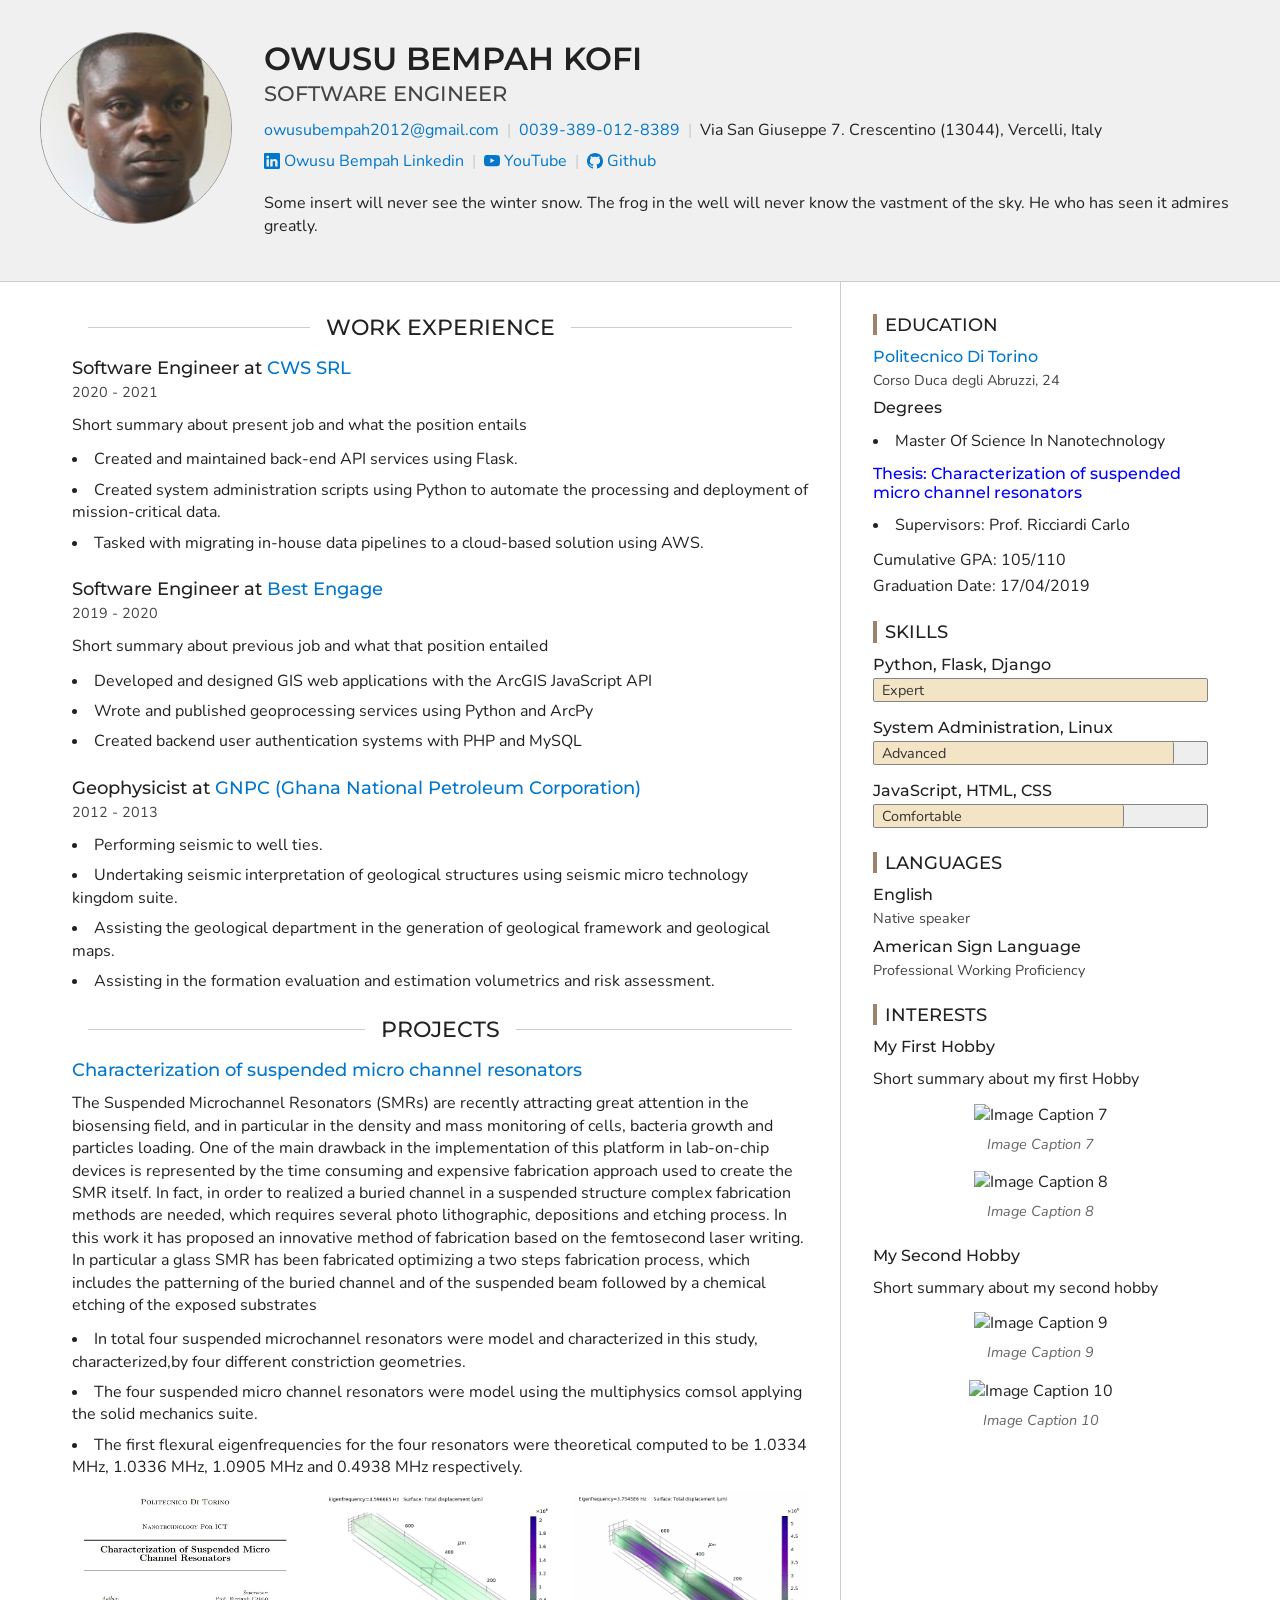
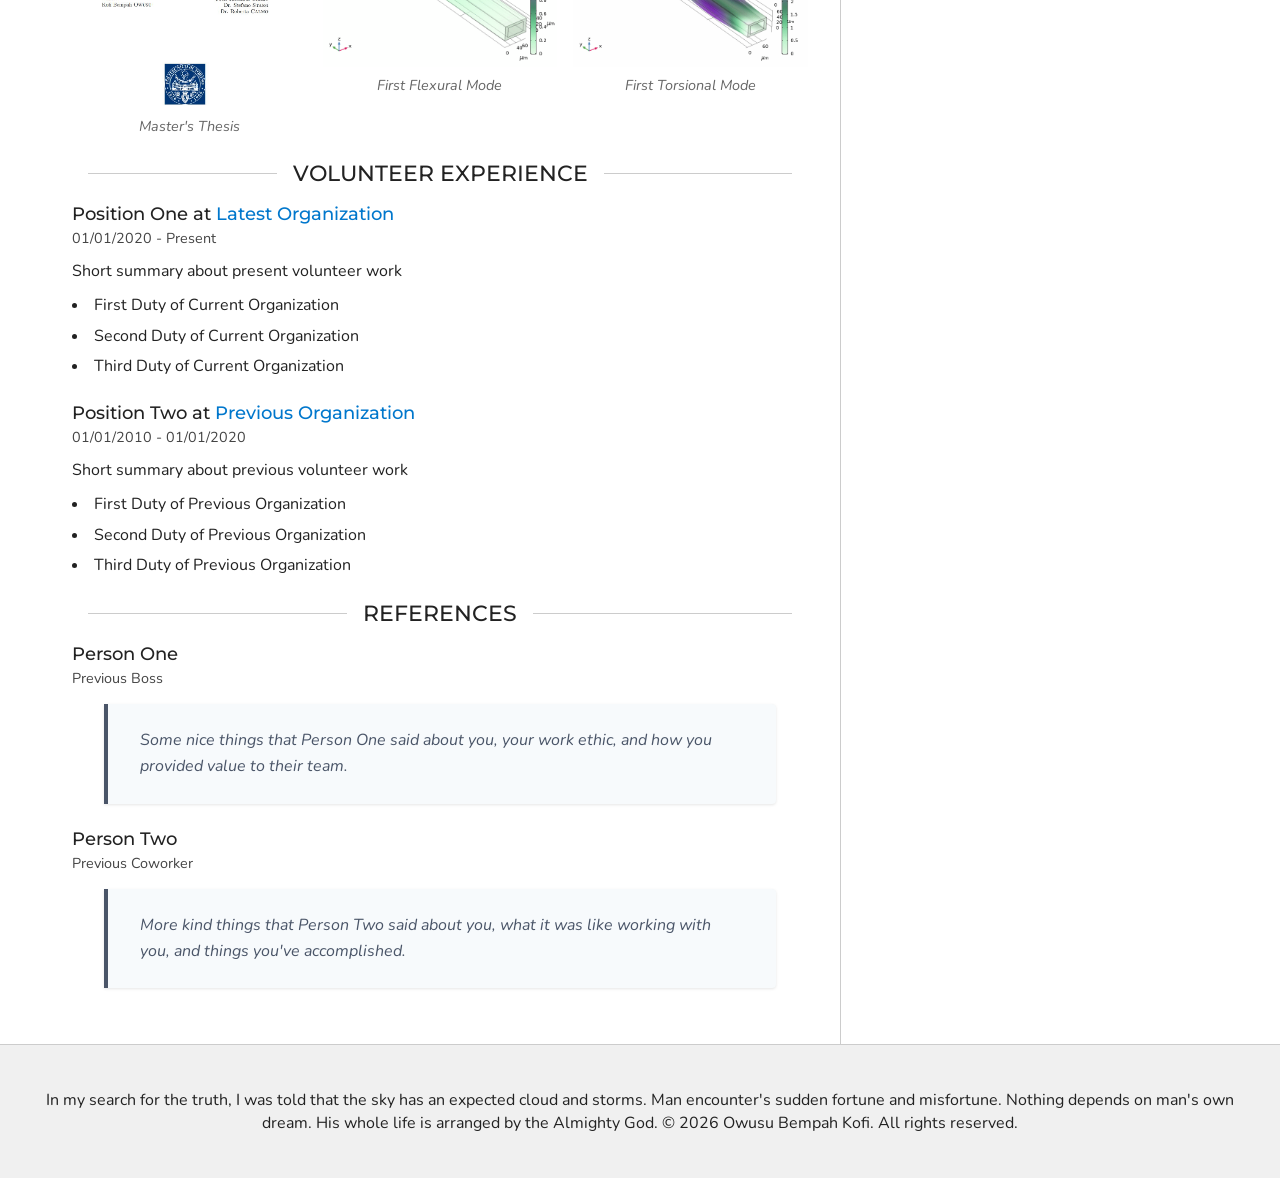
==== index.html @ f96e283c "Skil Updated" ====
<!DOCTYPE html>
<html lang="en">
  <head>
    <meta charset="utf-8">
    <meta name="viewport" content="width=device-width, initial-scale=1">

    <!-- Site Info -->
    <title>Owusu Bempah Kofi - Portfolio</title>
    <meta name="description" content="Owusu Bempah Kofi - Some insert will never see the winter snow. The frog in the well will never know the vastment of the sky. He who has seen it admires greatly.">
    <meta name="author" content="Owusu Bempah Kofi">

    <!-- Open Graph Tags: The title of the page for social media sharing. It can match the title tag or be more descriptive. -->
    <meta property="og:title" content="Owusu Bempah Kofi">

    <!-- Open Graph Tags: Typically set to "website" for static sites or "article" for content-heavy pages. -->
    <meta property="og:type" content="website">

    <!-- Open Graph Tags: The URL of the page, used to ensure link previews resolve to the correct page. -->
    <meta property="og:url" content="https://github.com/OwusuBempahKofi/index.html">

    <!-- Open Graph Tags: URL of an image that represents the page. Useful for link previews. -->
    <meta property="og:image" content="https://github.com/OwusuBempahKofi/portfolio_media/OBK.JPG">

    <!-- Open Graph Tags: Provides an alternative text for the image to improve accessibility. -->
    <meta property="og:image:alt" content="Owusu Bempah Kofi Profile Image">

    <!-- Preconnect for Google Fonts -->
    <link rel="preconnect" href="https://fonts.googleapis.com">
    <link rel="preconnect" href="https://fonts.gstatic.com" crossorigin>

    <!-- Custom Font -->
    <link href="https://fonts.googleapis.com/css2?family=Montserrat:ital,wght@0,100..900;1,100..900&family=Nunito:ital,wght@0,200..1000;1,200..1000&display=swap"
          rel="stylesheet">

    <!-- Stylesheet -->
    <link rel="stylesheet" href="css/modern_normalize.css" />
    <link rel="stylesheet" href="css/html5bp.css">
    <link rel="stylesheet" href="css/main.css">

    <!-- Set a theme color that matches your website's primary color -->
    <meta name="theme-color" content="#fafafa">

    <!-- Favicon for all browsers -->
    <link rel="icon" href="/favicon.ico" sizes="any">
    <link rel="icon" href="/icon.svg" type="image/svg+xml">

    <!-- Apple touch icon for iOS devices -->
    <link rel="apple-touch-icon" sizes="180x180" href="/icon.png">

    <!-- Web app manifest for Progressive Web Apps -->
    <link rel="manifest" href="/site.webmanifest">

    <!-- Content Security Policy: Uncomment to enhance security by restricting where content can be loaded from (useful for preventing certain attacks like XSS). Update if adding external sources (e.g., Google Fonts, Bootstrap CDN, analytics, etc). -->
    <!-- <meta http-equiv="Content-Security-Policy" content=" default-src 'self'; script-src 'self' code.jquery.com; style-src 'self' fonts.googleapis.com; font-src fonts.gstatic.com; img-src 'self' images.examplecdn.com; "> -->
  </head>

  <body>
    <header class="page-header">
      <div class="container">
        <div class="header-top flex-responsive">
          
            <img class="header-image"
                 width="256"
                 height="256"
                 src="portfolio_media/OBK.JPG"
                 alt="Owusu Bempah Kofi Profile Image" />
          
          <div class="header-info">
            <h1>Owusu Bempah Kofi</h1>
            <h2 class="header-label">Software Engineer</h2>
            
              <address>
                <ul class="inline-list flex-responsive">
                  
                    <li>
                      <a href="mailto:owusubempah2012@gmail.com">owusubempah2012@gmail.com</a>
                    </li>
                  
                  
                    <li>
                      <a href="tel:+00393890128389">0039-389-012-8389</a>
                    </li>
                  
                  <li> Via San Giuseppe 7. Crescentino (13044), Vercelli, Italy</li>
                </ul>
              </address>
            
            
              <ul class="inline-list flex-responsive">
                
                  <li>
                    <a href="https://www.linkedin.com/in/kofi-owusu-bempah-0557b257/?isSelfProfile=true"
                       rel="noopener noreferrer"
                       aria-label="Owusu Bempah Linkedin"
                       class="link-with-icon">
                      <svg aria-hidden="true"
     xmlns="http://www.w3.org/2000/svg"
     role="img"
     width="16"
     height="16"
     fill="currentColor"
     class="bi bi-linkedin"
     viewBox="0 0 16 16">
  <path d="M0 1.146C0 .513.526 0 1.175 0h13.65C15.474 0 16 .513 16 1.146v13.708c0 .633-.526 1.146-1.175 1.146H1.175C.526 16 0 15.487 0 14.854zm4.943 12.248V6.169H2.542v7.225zm-1.2-8.212c.837 0 1.358-.554 1.358-1.248-.015-.709-.52-1.248-1.342-1.248S2.4 3.226 2.4 3.934c0 .694.521 1.248 1.327 1.248zm4.908 8.212V9.359c0-.216.016-.432.08-.586.173-.431.568-.878 1.232-.878.869 0 1.216.662 1.216 1.634v3.865h2.401V9.25c0-2.22-1.184-3.252-2.764-3.252-1.274 0-1.845.7-2.165 1.193v.025h-.016l.016-.025V6.169h-2.4c.03.678 0 7.225 0 7.225z" />
</svg>

                      Owusu Bempah Linkedin
                    </a>
                  </li>
                
                  <li>
                    <a href="https://www.youtube.com/@bempahowusukofi"
                       rel="noopener noreferrer"
                       aria-label="YouTube"
                       class="link-with-icon">
                      <svg aria-hidden="true"
     xmlns="http://www.w3.org/2000/svg"
     role="img"
     width="16"
     height="16"
     fill="currentColor"
     class="bi bi-youtube"
     viewBox="0 0 16 16">
  <path d="M8.051 1.999h.089c.822.003 4.987.033 6.11.335a2.01 2.01 0 0 1 1.415 1.42c.101.38.172.883.22 1.402l.01.104.022.26.008.104c.065.914.073 1.77.074 1.957v.075c-.001.194-.01 1.108-.082 2.06l-.008.105-.009.104c-.05.572-.124 1.14-.235 1.558a2.01 2.01 0 0 1-1.415 1.42c-1.16.312-5.569.334-6.18.335h-.142c-.309 0-1.587-.006-2.927-.052l-.17-.006-.087-.004-.171-.007-.171-.007c-1.11-.049-2.167-.128-2.654-.26a2.01 2.01 0 0 1-1.415-1.419c-.111-.417-.185-.986-.235-1.558L.09 9.82l-.008-.104A31 31 0 0 1 0 7.68v-.123c.002-.215.01-.958.064-1.778l.007-.103.003-.052.008-.104.022-.26.01-.104c.048-.519.119-1.023.22-1.402a2.01 2.01 0 0 1 1.415-1.42c.487-.13 1.544-.21 2.654-.26l.17-.007.172-.006.086-.003.171-.007A100 100 0 0 1 7.858 2zM6.4 5.209v4.818l4.157-2.408z" />
</svg>

                      YouTube
                    </a>
                  </li>
                
                  <li>
                    <a href="https://github.com/OwusuBempahKofi"
                       rel="noopener noreferrer"
                       aria-label="Github"
                       class="link-with-icon">
                      <svg aria-hidden="true"
     xmlns="http://www.w3.org/2000/svg"
     role="img"
     width="16"
     height="16"
     fill="currentColor"
     class="bi bi-github"
     viewBox="0 0 16 16">
  <path d="M8 0C3.58 0 0 3.58 0 8c0 3.54 2.29 6.53 5.47 7.59.4.07.55-.17.55-.38 0-.19-.01-.82-.01-1.49-2.01.37-2.53-.49-2.69-.94-.09-.23-.48-.94-.82-1.13-.28-.15-.68-.52-.01-.53.63-.01 1.08.58 1.23.82.72 1.21 1.87.87 2.33.66.07-.52.28-.87.51-1.07-1.78-.2-3.64-.89-3.64-3.95 0-.87.31-1.59.82-2.15-.08-.2-.36-1.02.08-2.12 0 0 .67-.21 2.2.82.64-.18 1.32-.27 2-.27s1.36.09 2 .27c1.53-1.04 2.2-.82 2.2-.82.44 1.1.16 1.92.08 2.12.51.56.82 1.27.82 2.15 0 3.07-1.87 3.75-3.65 3.95.29.25.54.73.54 1.48 0 1.07-.01 1.93-.01 2.2 0 .21.15.46.55.38A8.01 8.01 0 0 0 16 8c0-4.42-3.58-8-8-8" />
</svg>

                      Github
                    </a>
                  </li>
                
              </ul>
            
            <p class="header-summary">Some insert will never see the winter snow. The frog in the well will never know the vastment of the sky. He who has seen it admires greatly.</p>
          </div>
        </div>
      </div>
    </header>

    <div class="page-content">
      <div class="container">
        <main>
          
            <section>
              <h2 class="section-heading">Work Experience</h2>
              
                <section>
                  <h3>
                    
                      Software Engineer at <a href="https://www.cws.it/system-integrator-technology-consultant/">CWS SRL</a>
                    
                  </h3>
                  
                    <p class="section-label">2020 - 2021</p>
                  
                  <p>Short summary about present job and what the position entails</p>
                  
                    <ul>
                      <li>Created and maintained back-end API services using Flask.</li><li>Created system administration scripts using Python to automate the processing and deployment of mission-critical data.</li><li>Tasked with migrating in-house data pipelines to a cloud-based solution using AWS.</li>
                    </ul>
                  
                </section>
              
                <section>
                  <h3>
                    
                      Software Engineer at <a href="https://bestengage.it/">Best Engage</a>
                    
                  </h3>
                  
                    <p class="section-label">2019 - 2020</p>
                  
                  <p>Short summary about previous job and what that position entailed</p>
                  
                    <ul>
                      <li>Developed and designed GIS web applications with the ArcGIS JavaScript API</li><li>Wrote and published geoprocessing services using Python and ArcPy</li><li>Created backend user authentication systems with PHP and MySQL</li>
                    </ul>
                  
                </section>
              
                <section>
                  <h3>
                    
                      Geophysicist at <a href="https://www.gnpcghana.com/">GNPC (Ghana National Petroleum Corporation)</a>
                    
                  </h3>
                  
                    <p class="section-label">2012 - 2013</p>
                  
                  
                  
                    <ul>
                      <li>Performing seismic to well ties.</li><li>Undertaking seismic interpretation of geological structures using seismic micro technology kingdom suite.</li><li>Assisting the geological department in the generation of geological framework and geological maps.</li><li>Assisting in the formation evaluation and estimation volumetrics and risk assessment.</li>
                    </ul>
                  
                </section>
              
            </section>
          

          
            <section>
              <h2 class="section-heading">Projects</h2>
              
                <section>
                  <h3>
                    
                      <a href="https://webthesis.biblio.polito.it/10975/1/tesi.pdf">Characterization of suspended micro channel resonators</a>
                    
                  </h3>
                  <p>The Suspended Microchannel Resonators (SMRs) are recently attracting great attention in the
biosensing field, and in particular in the density and mass monitoring of cells, bacteria growth and
particles loading. One of the main drawback in the implementation of this platform in lab-on-chip
devices is represented by the time consuming and expensive fabrication approach used to create the
SMR itself. In fact, in order to realized a buried channel in a suspended structure complex fabrication
methods are needed, which requires several photo lithographic, depositions and etching process. In this
work it has proposed an innovative method of fabrication based on the femtosecond laser writing. In
particular a glass SMR has been fabricated optimizing a two steps fabrication process, which includes
the patterning of the buried channel and of the suspended beam followed by a chemical etching of the
exposed substrates </p>
                  
                    <ul>
                      <li>In total four suspended microchannel resonators were model and characterized in this study, characterized,by four different constriction geometries.</li><li>The four suspended micro channel resonators were model using the multiphysics comsol applying the solid mechanics suite.</li><li>The first flexural eigenfrequencies for the four resonators were theoretical computed to be 1.0334 MHz, 1.0336 MHz, 1.0905 MHz and 0.4938 MHz respectively.</li>
                    </ul>
                  
                  
                    <div class="gallery main-gallery">
                      
                        <figure>
                          <img width="600"
                               height="338"
                               src="portfolio_media/SMR.JPG"
                               alt="Master&#39;s Thesis">
                          <figcaption>Master&#39;s Thesis</figcaption>
                        </figure>
                      
                        <figure>
                          <img width="600"
                               height="338"
                               src="portfolio_media/YT4.gif"
                               alt="First Flexural Mode">
                          <figcaption>First Flexural Mode</figcaption>
                        </figure>
                      
                        <figure>
                          <img width="600"
                               height="338"
                               src="portfolio_media/YT5.gif"
                               alt="First Torsional Mode">
                          <figcaption>First Torsional Mode</figcaption>
                        </figure>
                      
                    </div>
                  
                </section>
              
            </section>
          

          
            <section>
              <h2 class="section-heading">Volunteer Experience</h2>
              
                <section>
                  <h3>
                    
                      Position One at <a href="https://sample.com">Latest Organization</a>
                    
                  </h3>
                  
                    <p class="section-label">01/01/2020 - Present</p>
                  
                  <p>Short summary about present volunteer work</p>
                  
                    <ul>
                      <li>First Duty of Current Organization</li><li>Second Duty of Current Organization</li><li>Third Duty of Current Organization</li>
                    </ul>
                  
                </section>
              
                <section>
                  <h3>
                    
                      Position Two at <a href="https://sample.com">Previous Organization</a>
                    
                  </h3>
                  
                    <p class="section-label">01/01/2010 - 01/01/2020</p>
                  
                  <p>Short summary about previous volunteer work</p>
                  
                    <ul>
                      <li>First Duty of Previous Organization</li><li>Second Duty of Previous Organization</li><li>Third Duty of Previous Organization</li>
                    </ul>
                  
                </section>
              
            </section>
          

          
            <section>
              <h2 class="section-heading">References</h2>
              
                <section>
                  <h3>Person One</h3>
                  <p class="section-label">Previous Boss</p>
                  
                    <blockquote>
                      Some nice things that Person One said about you, your work ethic, and how you provided value to their team.
                    </blockquote>
                  
                </section>
              
                <section>
                  <h3>Person Two</h3>
                  <p class="section-label">Previous Coworker</p>
                  
                    <blockquote>
                      More kind things that Person Two said about you, what it was like working with you, and things you&#39;ve accomplished.
                    </blockquote>
                  
                </section>
              
            </section>
          
        </main>

        <!-- Sidebar Section -->
        <aside>
          
            <section>
              <h2 class="section-heading">Education</h2>
              
                <section>
                  <h3>
                    
                      <a href="https://www.polito.it/">Politecnico Di  Torino</a>
                    
                  </h3>
                  <p class="section-label">Corso Duca degli Abruzzi, 24 </p>
                  
                    <h4>Degrees</h4>
                    <ul>
                      <li>Master Of Science In Nanotechnology</li>
                    </ul>
                  
                  
                    <h4 style="color:blue;">Thesis: Characterization of suspended micro channel resonators</h4>
                    <ul>
                      <li>Supervisors: Prof. Ricciardi Carlo</li>
                    </ul>
                  
                  
                    <p>
                      
                      <span class="block">Cumulative GPA: 105/110</span>
                      <span class="block">Graduation Date: 17/04/2019</span>
                    </p>
                  
                </section>
              
            </section>
          

          
            <section>
              <h2 class="section-heading">Skills</h2>
              <ul class="unstyled-list">
                
                  <li>
                    <h3>Python, Flask, Django</h3>
                    <div class="skill-bar">
                      <div class="skill-bar-fill w-100"
                           role="meter"
                           aria-valuenow="100"
                           aria-valuemin="0"
                           aria-valuemax="100">
                        <span class="skill-bar-label">Expert</span>
                      </div>
                    </div>
                  </li>
                
                  <li>
                    <h3>System Administration, Linux</h3>
                    <div class="skill-bar">
                      <div class="skill-bar-fill w-90"
                           role="meter"
                           aria-valuenow="90"
                           aria-valuemin="0"
                           aria-valuemax="100">
                        <span class="skill-bar-label">Advanced</span>
                      </div>
                    </div>
                  </li>
                
                  <li>
                    <h3>JavaScript, HTML, CSS</h3>
                    <div class="skill-bar">
                      <div class="skill-bar-fill w-75"
                           role="meter"
                           aria-valuenow="75"
                           aria-valuemin="0"
                           aria-valuemax="100">
                        <span class="skill-bar-label">Comfortable</span>
                      </div>
                    </div>
                  </li>
                
              </ul>
            </section>
          

          
            <section>
              <h2 class="section-heading">Languages</h2>
              <ul class="unstyled-list">
                
                  <li>
                    <h3>English</h3>
                    <p class="section-label">Native speaker</p>
                  </li>
                
                  <li>
                    <h3>American Sign Language</h3>
                    <p class="section-label">Professional Working Proficiency</p>
                  </li>
                
              </ul>
            </section>
          

          
            <section>
              <h2 class="section-heading">Interests</h2>
              
                <section>
                  <h3>My First Hobby</h3>
                  <p>Short summary about my first Hobby</p>
                  
                    <div class="gallery side-gallery">
                      
                        <figure>
                          <img width="600"
                               height="338"
                               src="https://picsum.photos/600/338?random=7"
                               alt="Image Caption 7">
                          <figcaption>Image Caption 7</figcaption>
                        </figure>
                      
                        <figure>
                          <img width="600"
                               height="338"
                               src="https://picsum.photos/600/338?random=8"
                               alt="Image Caption 8">
                          <figcaption>Image Caption 8</figcaption>
                        </figure>
                      
                    </div>
                  
                </section>
              
                <section>
                  <h3>My Second Hobby</h3>
                  <p>Short summary about my second hobby</p>
                  
                    <div class="gallery side-gallery">
                      
                        <figure>
                          <img width="600"
                               height="338"
                               src="https://picsum.photos/600/338?random=9"
                               alt="Image Caption 9">
                          <figcaption>Image Caption 9</figcaption>
                        </figure>
                      
                        <figure>
                          <img width="600"
                               height="338"
                               src="https://picsum.photos/600/338?random=10"
                               alt="Image Caption 10">
                          <figcaption>Image Caption 10</figcaption>
                        </figure>
                      
                    </div>
                  
                </section>
              
            </section>
          
        </aside>
      </div>
    </div>

    <footer class="page-footer">
      <div class="container">
        <p>In my search for the truth, I was told that the sky has an expected cloud and storms.
          Man encounter's sudden fortune and misfortune. Nothing depends on man's own dream.
          His whole life is arranged by the Almighty God.
          © 2026 Owusu Bempah Kofi. All rights reserved.</p>
      </div>
    </footer>

    <script src="js/app.js"></script>
  </body>
</html>
---- css/html5bp.css ----
/*! HTML5 Boilerplate v9.0.1 | MIT License | https://html5boilerplate.com/ */

/* main.css 3.0.0 | MIT License | https://github.com/h5bp/main.css#readme */
/*
 * What follows is the result of much research on cross-browser styling.
 * Credit left inline and big thanks to Nicolas Gallagher, Jonathan Neal,
 * Kroc Camen, and the H5BP dev community and team.
 */

/* ==========================================================================
   Base styles: opinionated defaults
   ========================================================================== */

html {
  color: #222;
  font-size: 1em;
  line-height: 1.4;
}

/*
 * Remove text-shadow in selection highlight:
 * https://twitter.com/miketaylr/status/12228805301
 *
 * Customize the background color to match your design.
 */

::-moz-selection {
  background: #b3d4fc;
  text-shadow: none;
}

::selection {
  background: #b3d4fc;
  text-shadow: none;
}

/*
 * A better looking default horizontal rule
 */

hr {
  display: block;
  height: 1px;
  border: 0;
  border-top: 1px solid #ccc;
  margin: 1em 0;
  padding: 0;
}

/*
 * Remove the gap between audio, canvas, iframes,
 * images, videos and the bottom of their containers:
 * https://github.com/h5bp/html5-boilerplate/issues/440
 */

audio,
canvas,
iframe,
img,
svg,
video {
  vertical-align: middle;
}

/*
 * Remove default fieldset styles.
 */

fieldset {
  border: 0;
  margin: 0;
  padding: 0;
}

/*
 * Allow only vertical resizing of textareas.
 */

textarea {
  resize: vertical;
}

/* ==========================================================================
   Author's custom styles
   ========================================================================== */

/* ==========================================================================
   Helper classes
   ========================================================================== */

/*
 * Hide visually and from screen readers
 */

.hidden,
[hidden] {
  display: none !important;
}

/*
 * Hide only visually, but have it available for screen readers:
 * https://snook.ca/archives/html_and_css/hiding-content-for-accessibility
 *
 * 1. For long content, line feeds are not interpreted as spaces and small width
 *    causes content to wrap 1 word per line:
 *    https://medium.com/@jessebeach/beware-smushed-off-screen-accessible-text-5952a4c2cbfe
 */

.visually-hidden {
  border: 0;
  clip: rect(0, 0, 0, 0);
  height: 1px;
  margin: -1px;
  overflow: hidden;
  padding: 0;
  position: absolute;
  white-space: nowrap;
  width: 1px;
  /* 1 */
}

/*
 * Extends the .visually-hidden class to allow the element
 * to be focusable when navigated to via the keyboard:
 * https://www.drupal.org/node/897638
 */

.visually-hidden.focusable:active,
.visually-hidden.focusable:focus {
  clip: auto;
  height: auto;
  margin: 0;
  overflow: visible;
  position: static;
  white-space: inherit;
  width: auto;
}

/*
 * Hide visually and from screen readers, but maintain layout
 */

.invisible {
  visibility: hidden;
}

/*
 * Clearfix: contain floats
 *
 * The use of `table` rather than `block` is only necessary if using
 * `::before` to contain the top-margins of child elements.
 */

.clearfix::before,
.clearfix::after {
  content: "";
  display: table;
}

.clearfix::after {
  clear: both;
}

/* ==========================================================================
   EXAMPLE Media Queries for Responsive Design.
   These examples override the primary ('mobile first') styles.
   Modify as content requires.
   ========================================================================== */

@media only screen and (min-width: 35em) {
  /* Style adjustments for viewports that meet the condition */
}

@media print,
  (-webkit-min-device-pixel-ratio: 1.25),
  (min-resolution: 1.25dppx),
  (min-resolution: 120dpi) {
  /* Style adjustments for high resolution devices */
}

/* ==========================================================================
   Print styles.
   Inlined to avoid the additional HTTP request:
   https://www.phpied.com/delay-loading-your-print-css/
   ========================================================================== */

@media print {
  *,
  *::before,
  *::after {
    background: #fff !important;
    color: #000 !important;
    /* Black prints faster */
    box-shadow: none !important;
    text-shadow: none !important;
  }

  a,
  a:visited {
    text-decoration: underline;
  }

  a[href]::after {
    content: " (" attr(href) ")";
  }

  abbr[title]::after {
    content: " (" attr(title) ")";
  }

  /*
   * Don't show links that are fragment identifiers,
   * or use the `javascript:` pseudo protocol
   */
  a[href^="#"]::after,
  a[href^="javascript:"]::after {
    content: "";
  }

  pre {
    white-space: pre-wrap !important;
  }

  pre,
  blockquote {
    border: 1px solid #999;
    page-break-inside: avoid;
  }

  tr,
  img {
    page-break-inside: avoid;
  }

  p,
  h2,
  h3 {
    orphans: 3;
    widows: 3;
  }

  h2,
  h3 {
    page-break-after: avoid;
  }
}
---- css/main.css ----
:root {
  --link-color: #0077cc;
  --link-color-hover: #00487c;
  --header-footer-bg-color: #f0f0f0;
  --aside-accent-color: #9d836b;
  --skill-bar-fill-color: #f3e4c6;
  --blockquote-bg-color: #f7fafc;
  --blockquote-accent-color: #4a5568;
  --blockquote-text-color: #4a5568;
  --spacing-inline: 0.5rem;
}

/* Base Styles */
body {
  font-family: "Nunito", "Segoe UI", "Helvetica Neue", Helvetica, Arial,
    sans-serif;
  font-weight: 400;
  display: grid;
  grid-template-rows: auto 1fr auto;
  min-height: 100vh;
}

h1,
h2,
h3,
h4,
h5,
h6 {
  margin: 0;
  font-family: "Montserrat", "Segoe UI", "Helvetica Neue", Helvetica, Arial,
    sans-serif;
  font-weight: 400;
  line-height: 1.2;
}

h1 {
  font-size: 2rem;
  font-weight: 600;
  text-transform: uppercase;
}

h2 {
  font-size: 1.4rem;
  font-weight: 500;
  text-transform: uppercase;
}

h3 {
  font-size: 1.1rem;
  font-weight: 500;
}

h4 {
  font-size: 1rem;
  font-weight: 500;
}

h5 {
  font-size: 1rem;
  font-weight: 500;
}

h6 {
  font-size: 1rem;
  font-weight: 500;
}

p {
  margin: 0.75rem 0;
}

a {
  color: var(--link-color) !important;
  text-decoration: none;
}

a:hover {
  color: var(--link-color-hover);
  text-decoration: underline;
}

address {
  font-style: normal;
}

figure,
ul {
  margin: 0;
  padding: 0;
}

header,
main,
aside,
footer {
  padding: 2rem;
}

header {
  padding-bottom: 0.5rem;
}

aside {
  border-top: 1px solid #ccc;
}

footer {
  text-align: center;
}

section {
  margin-bottom: 1.5rem;
}

/* Utility */
.block {
  display: block;
  margin: 0.25rem 0;
}

.flex-responsive {
  display: flex;
  flex-direction: column;
  align-items: center;
  text-align: center;
}

/* Main Layout */
.container {
  width: 100%;
  max-width: 1200px;
  margin: 0 auto;
}

.page-content .container {
  display: grid;
  grid-template-columns: 1fr;
}

.page-header,
.page-footer {
  background: var(--header-footer-bg-color);
}

.page-header {
  border-bottom: 1px solid #ccc;
}

.page-header .container {
  display: flex;
  flex-direction: column;
}

.header-top {
  gap: 1rem;
}

.header-image {
  width: 100%;
  max-width: 256px;
  aspect-ratio: 1 / 1;
  border-radius: 50%;
  object-fit: cover;
  border: 1px solid #999;
}

.header-info ul {
  margin: 1rem 0;
}

.link-with-icon {
  display: flex;
  align-items: center;
  gap: 0.25rem;
}

.header-label {
  font-size: 1.3rem;
  color: #444;
  margin-top: 0.2rem;
  margin-bottom: 0.8rem;
}

.header-summary {
  margin: 1.25rem 0;
}

.page-footer {
  border-top: 1px solid #ccc;
}

.section-heading {
  display: flex;
  align-items: center;
  text-align: center;
  margin-bottom: 1rem;
}

.section-heading::before,
.section-heading::after {
  content: "";
  flex: 1;
  border-bottom: 1px solid #ccc;
  margin: 0 1rem;
}

aside .section-heading {
  align-items: flex-start;
  text-align: left;
  border-left: 4px solid var(--aside-accent-color);
  padding-left: 0.5rem;
  margin-bottom: 0.75rem;
}

aside .section-heading::before,
aside .section-heading::after {
  content: none;
}

.section-label {
  font-size: 0.9rem;
  color: #444;
  margin-top: 0.25rem;
  margin-bottom: 0.5rem;
}

/* Images */
img {
  max-width: 100%;
  height: auto;
}

.gallery {
  display: grid;
  gap: 1rem;
  justify-items: center;
  margin: 0.5rem 0;
}

.main-gallery {
  grid-template-columns: 1fr;
}

.side-gallery {
  grid-template-columns: 1fr;
}

figcaption {
  text-align: center;
  color: #666;
  font-size: 0.9rem;
  margin-top: 0.5rem;
  font-style: italic;
}

/* Lists */
main ul,
aside ul {
  list-style-type: disc;
  list-style-position: inside;
  padding-left: 0;
  margin: 0.75rem 0;
}

main li,
aside li {
  margin-bottom: 0.5rem;
}

.unstyled-list {
  list-style: none;
}

.inline-list {
  list-style: none;
  gap: 0.25rem;
}

.inline-list li {
  display: flex; /* This is for HTML Whitespace Issues */
}

/* Skillbars */
.skill-bar {
  width: 100%;
  height: 1.5rem;
  margin-top: 0.25rem;
  margin-bottom: 1rem;
  background: #eee;
  border: 1px solid #848484;
  border-radius: 2px;
  overflow: hidden;
}

.skill-bar-fill {
  height: 100%;
  background: var(--skill-bar-fill-color) !important;
  border-right: 1px solid #848484;
  border-radius: 2px;
  display: flex;
  align-items: center;
  padding-left: 0.5rem;
}

.skill-bar-label {
  color: #333;
  font-size: 0.9rem;
  white-space: nowrap;
}

.w-0 {
  width: 0%;
}

.w-10 {
  width: 10%;
}

.w-20 {
  width: 20%;
}

.w-25 {
  width: 25%;
}

.w-30 {
  width: 30%;
}

.w-40 {
  width: 40%;
}

.w-50 {
  width: 50%;
}

.w-60 {
  width: 60%;
}

.w-70 {
  width: 70%;
}

.w-75 {
  width: 75%;
}

.w-80 {
  width: 80%;
}

.w-90 {
  width: 90%;
}

.w-100 {
  width: 100%;
  border-right: none;
}

/* Blockquotes */
blockquote {
  margin: 1rem 2rem;
  padding: 1.5rem 2rem;
  background-color: var(--blockquote-bg-color);
  border-left: 4px solid var(--blockquote-accent-color);
  font-style: italic;
  color: var(--blockquote-text-color);
  line-height: 1.6;
  border-radius: 0 4px 4px 0;
  box-shadow: 0 1px 3px rgba(0, 0, 0, 0.1);
}

@media (min-width: 37.5rem) {
  .main-gallery {
    grid-template-columns: repeat(3, 1fr);
  }

  .side-gallery {
    grid-template-columns: repeat(2, 1fr);
  }
}

@media (min-width: 48rem) {
  aside {
    border-top: none;
    border-left: 1px solid #ccc;
  }

  aside h1 {
    font-size: 1.4rem;
  }

  aside h2 {
    font-size: 1.1rem;
  }

  aside h3 {
    font-size: 1rem;
  }

  aside h4 {
    font-size: 1rem;
  }

  aside h5 {
    font-size: 1rem;
  }

  aside h6 {
    font-size: 1rem;
  }

  header {
    padding-bottom: 1.5rem;
  }

  .flex-responsive {
    flex-direction: row;
    align-items: flex-start;
    text-align: left;
  }

  .page-content .container {
    grid-template-columns: 2fr 1fr;
  }

  .header-top {
    gap: 2rem;
  }

  .header-image {
    max-width: 192px;
  }

  .header-info {
    margin-top: 0.5rem;
  }

  .page-header ul {
    margin: 0.5rem 0;
  }

  .inline-list {
    gap: var(--spacing-inline);
  }

  .inline-list li:not(:last-child)::after {
    content: "|";
    margin-left: var(--spacing-inline);
    color: #ccc;
  }

  .side-gallery {
    grid-template-columns: 1fr;
  }
}

@media print {
  .skill-bar-label {
    background: transparent !important;
    background-color: transparent !important;
    mix-blend-mode: darken;
  }

  body {
    -webkit-print-color-adjust: exact !important;
    print-color-adjust: exact !important;
  }
}
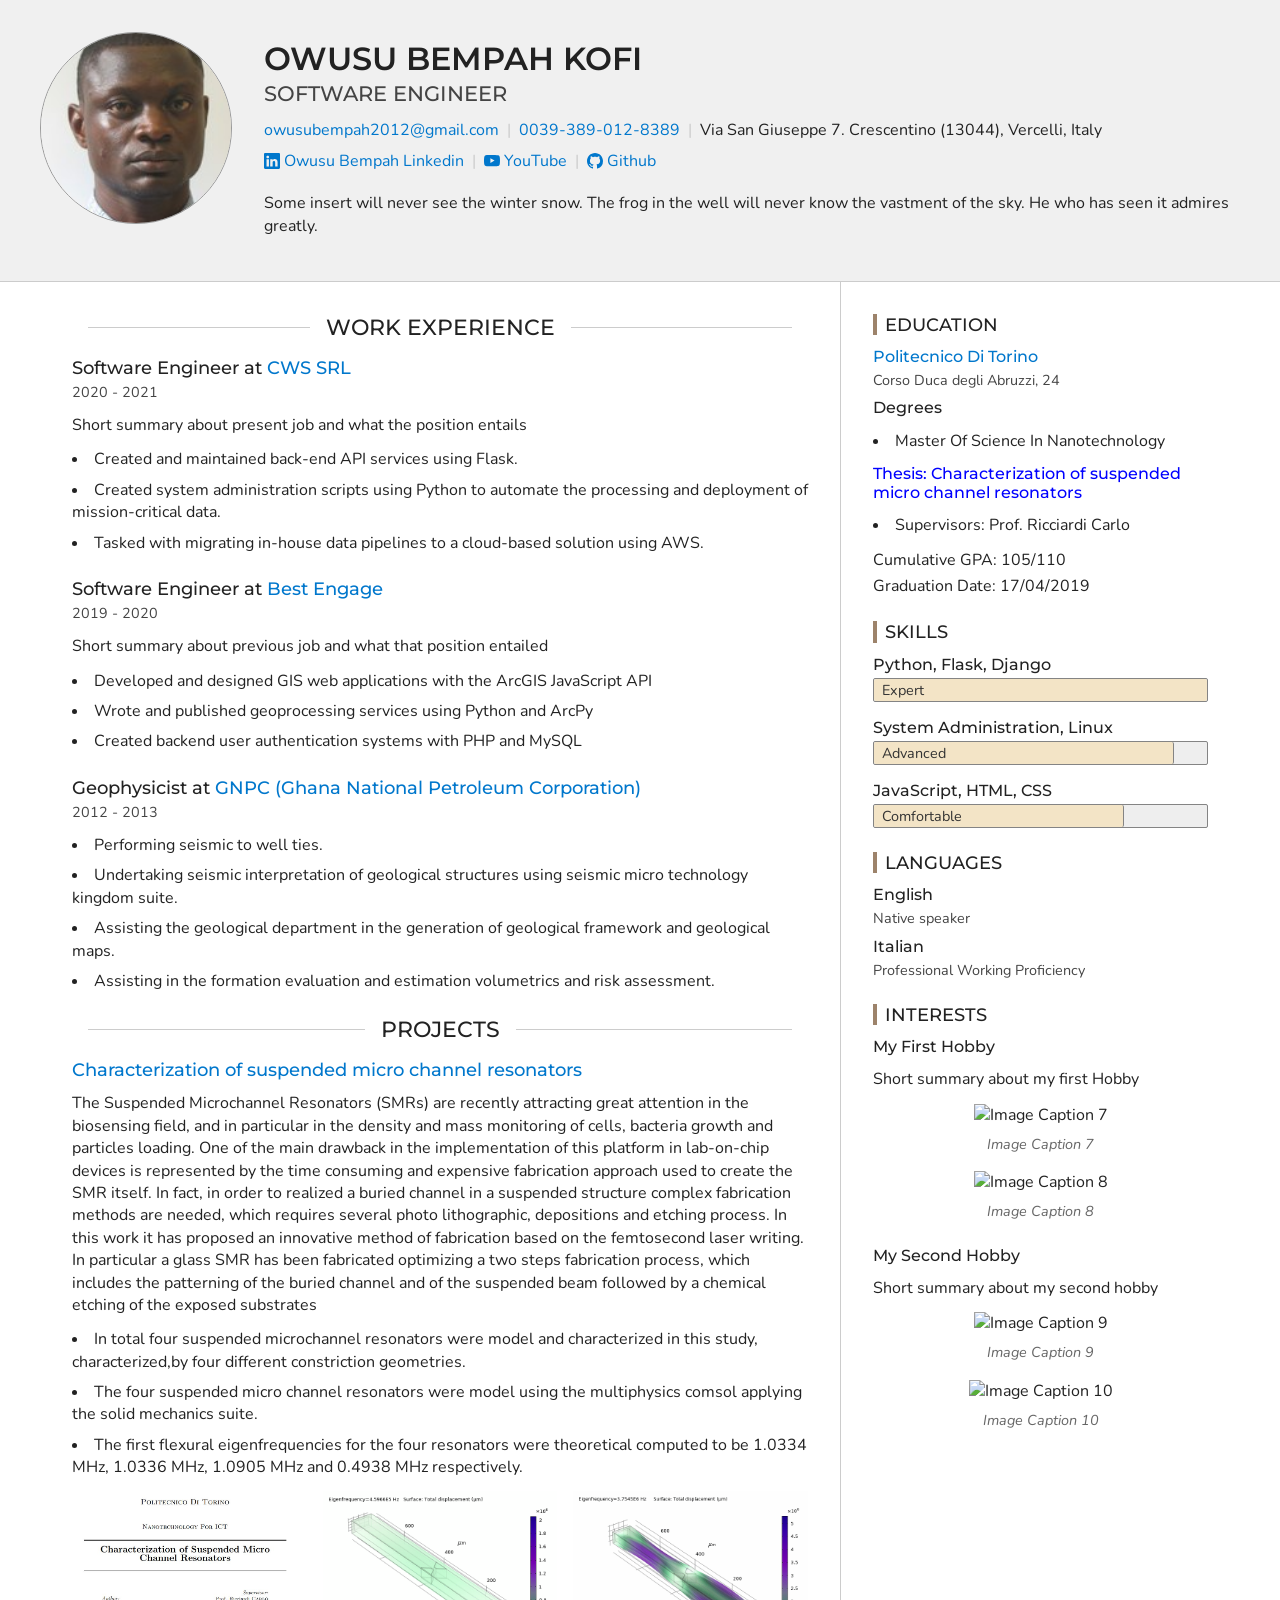
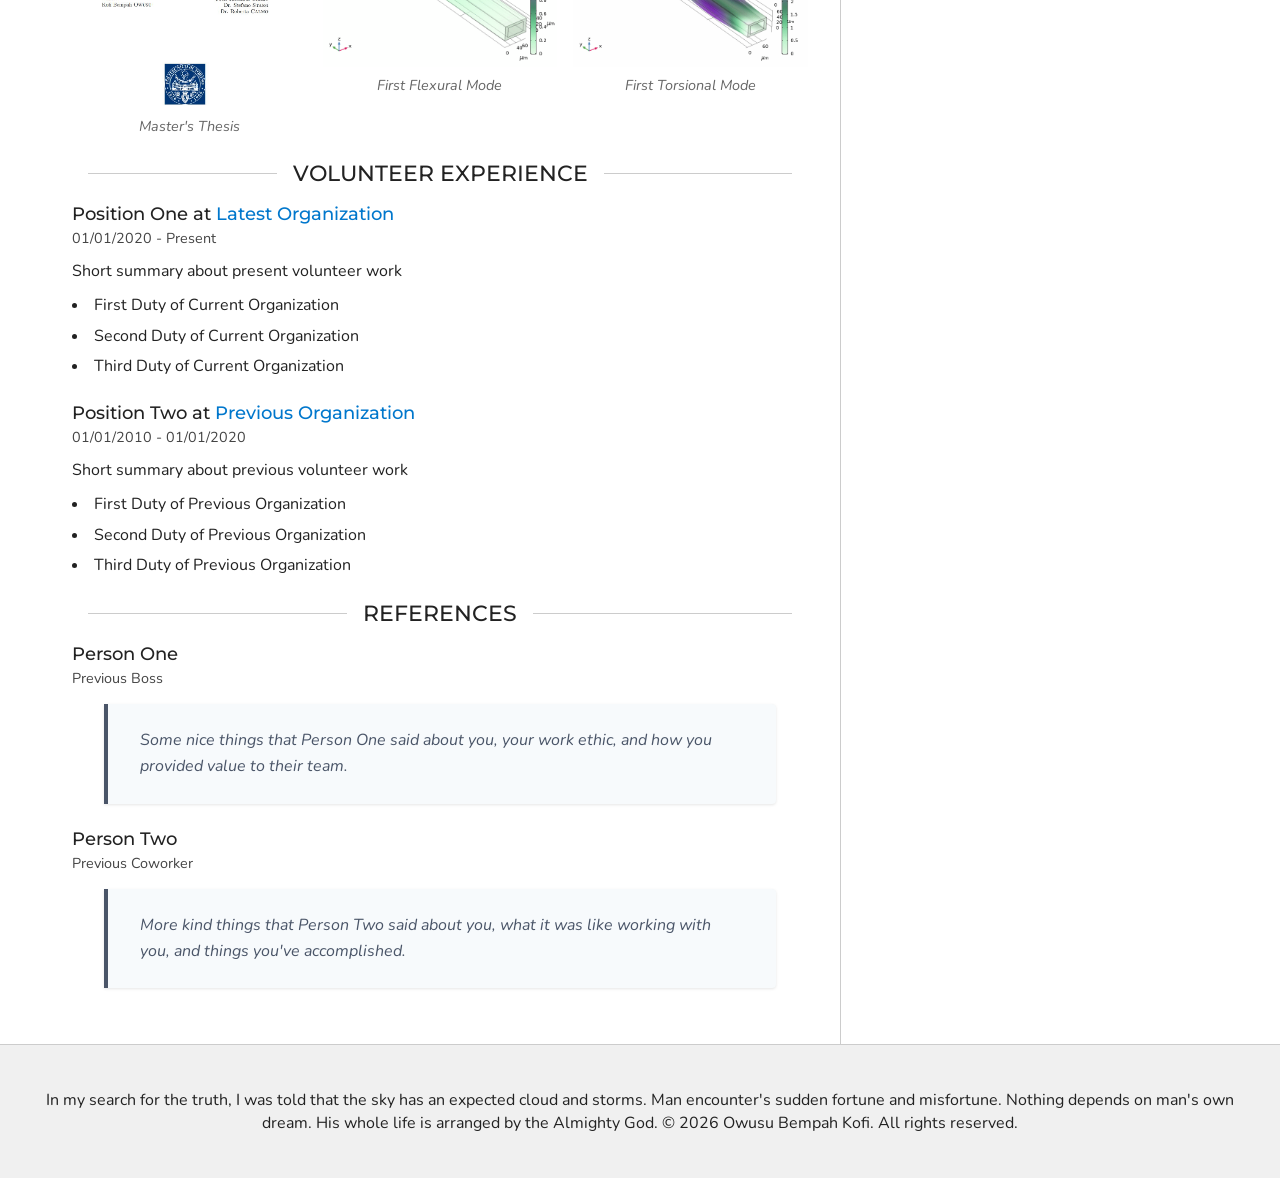
==== commit e17adf20: "Languages Updated" ====
--- a/index.html
+++ b/index.html
@@ -441,7 +441,7 @@
                   </li>
                 
                   <li>
-                    <h3>American Sign Language</h3>
+                    <h3>Italian</h3>
                     <p class="section-label">Professional Working Proficiency</p>
                   </li>
                 
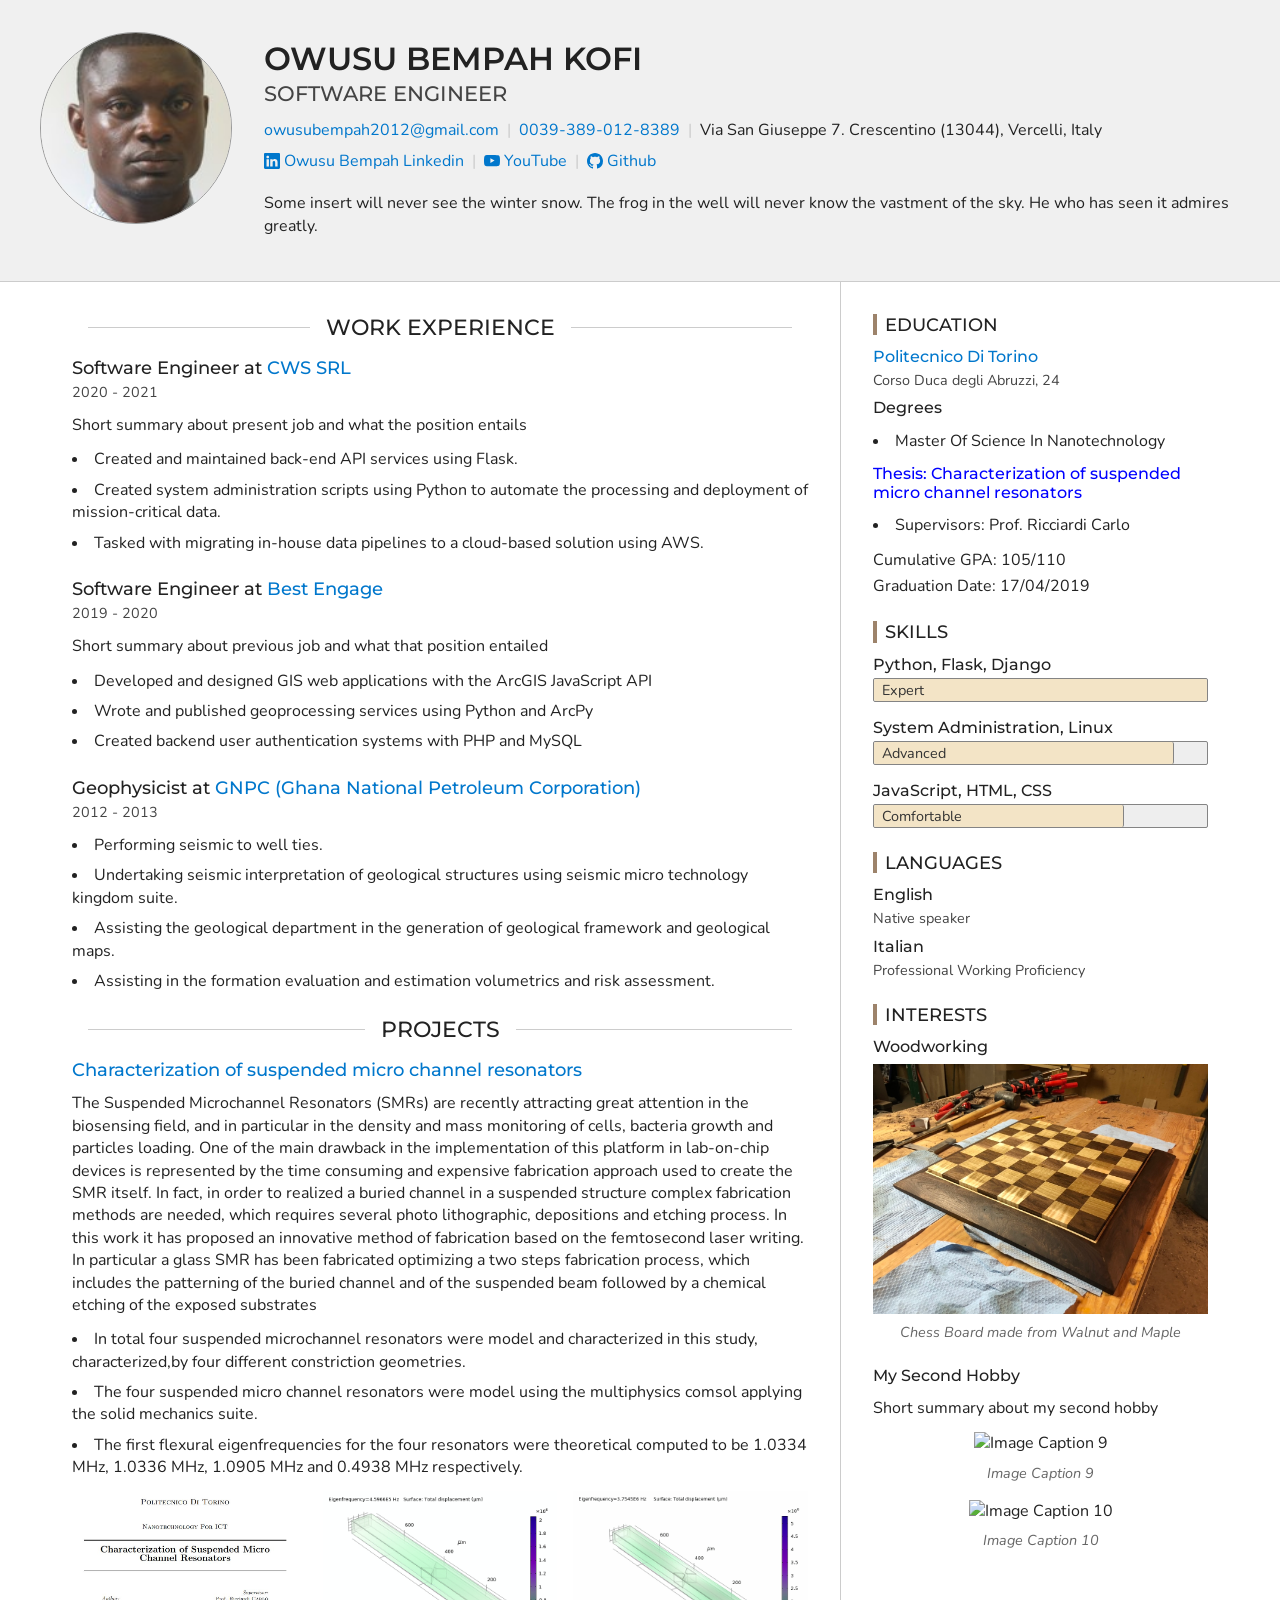
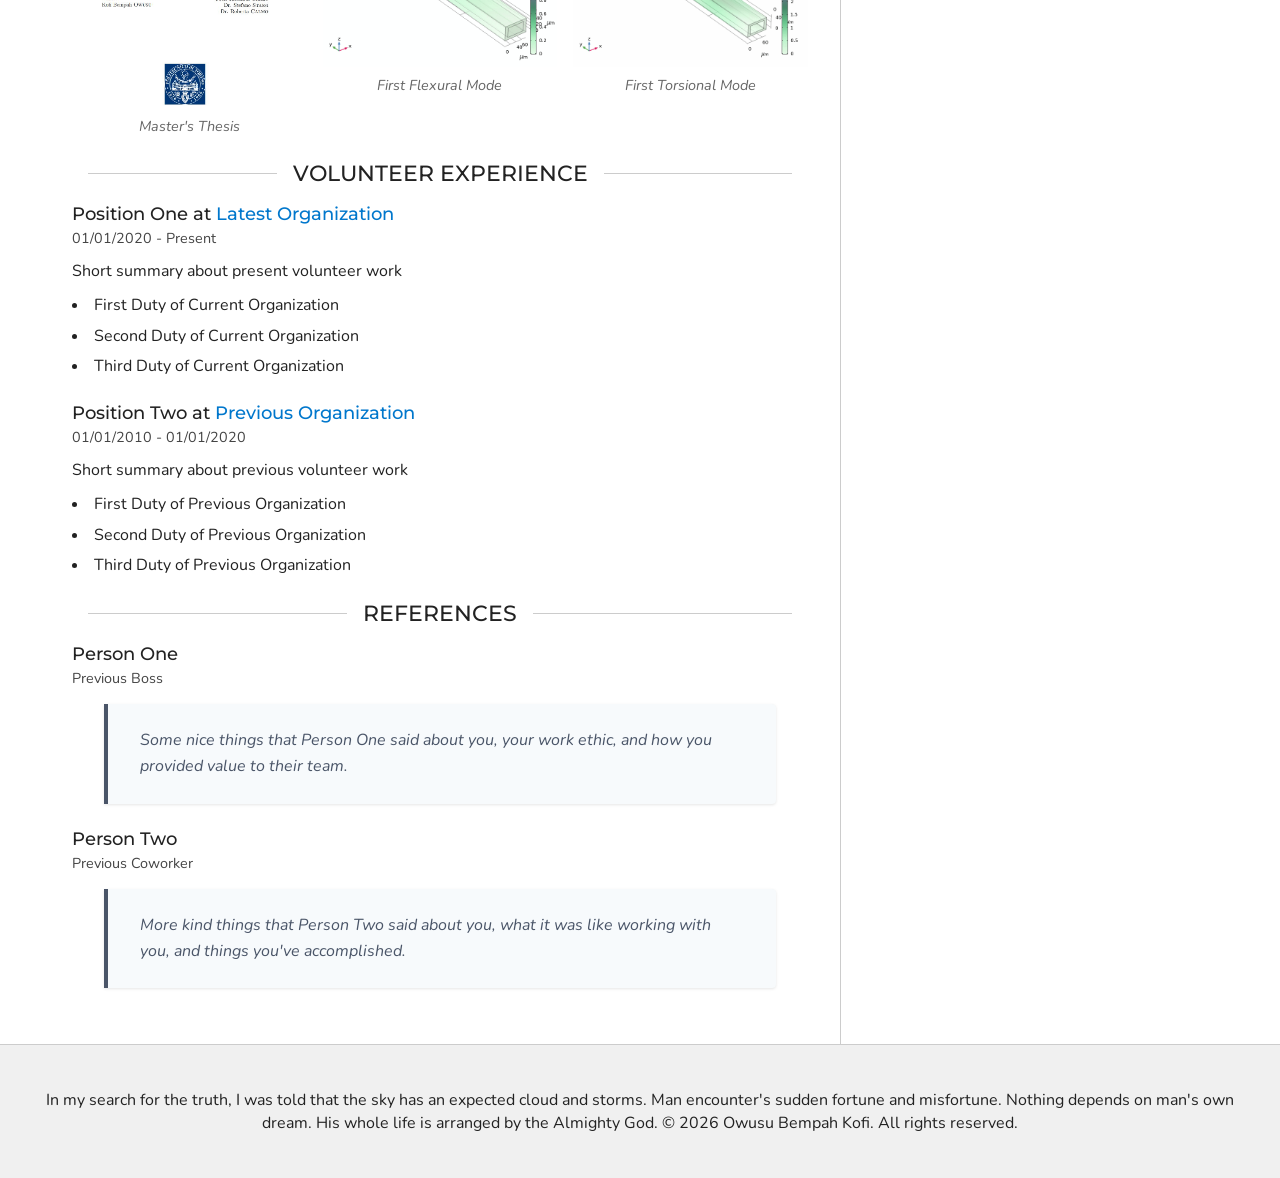
==== commit ec5b469c: "Hobby" ====
--- a/index.html
+++ b/index.html
@@ -454,25 +454,17 @@
               <h2 class="section-heading">Interests</h2>
               
                 <section>
-                  <h3>My First Hobby</h3>
-                  <p>Short summary about my first Hobby</p>
+                  <h3>Woodworking</h3>
+                  
                   
                     <div class="gallery side-gallery">
                       
                         <figure>
                           <img width="600"
                                height="338"
-                               src="https://picsum.photos/600/338?random=7"
-                               alt="Image Caption 7">
-                          <figcaption>Image Caption 7</figcaption>
-                        </figure>
-                      
-                        <figure>
-                          <img width="600"
-                               height="338"
-                               src="https://picsum.photos/600/338?random=8"
-                               alt="Image Caption 8">
-                          <figcaption>Image Caption 8</figcaption>
+                               src="portfolio_media/ww1.jpg"
+                               alt="Chess Board made from Walnut and Maple">
+                          <figcaption>Chess Board made from Walnut and Maple</figcaption>
                         </figure>
                       
                     </div>
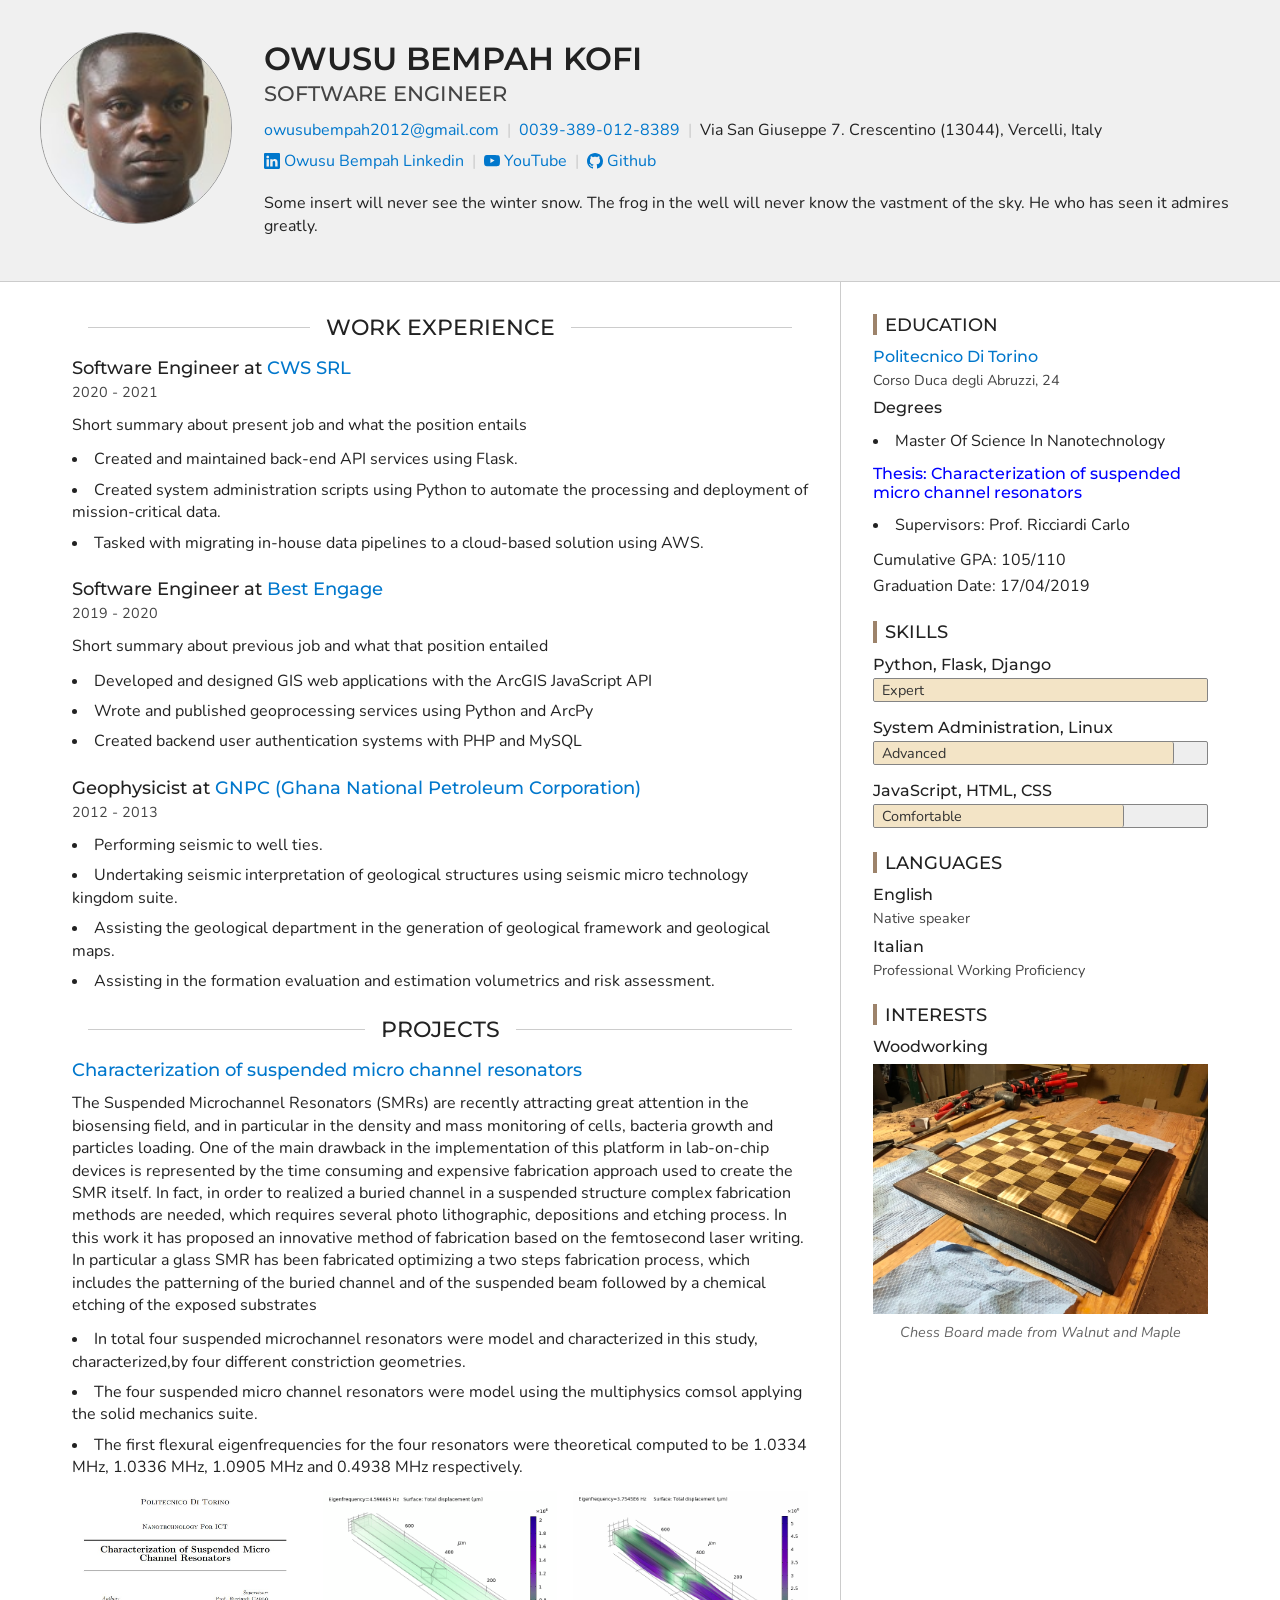
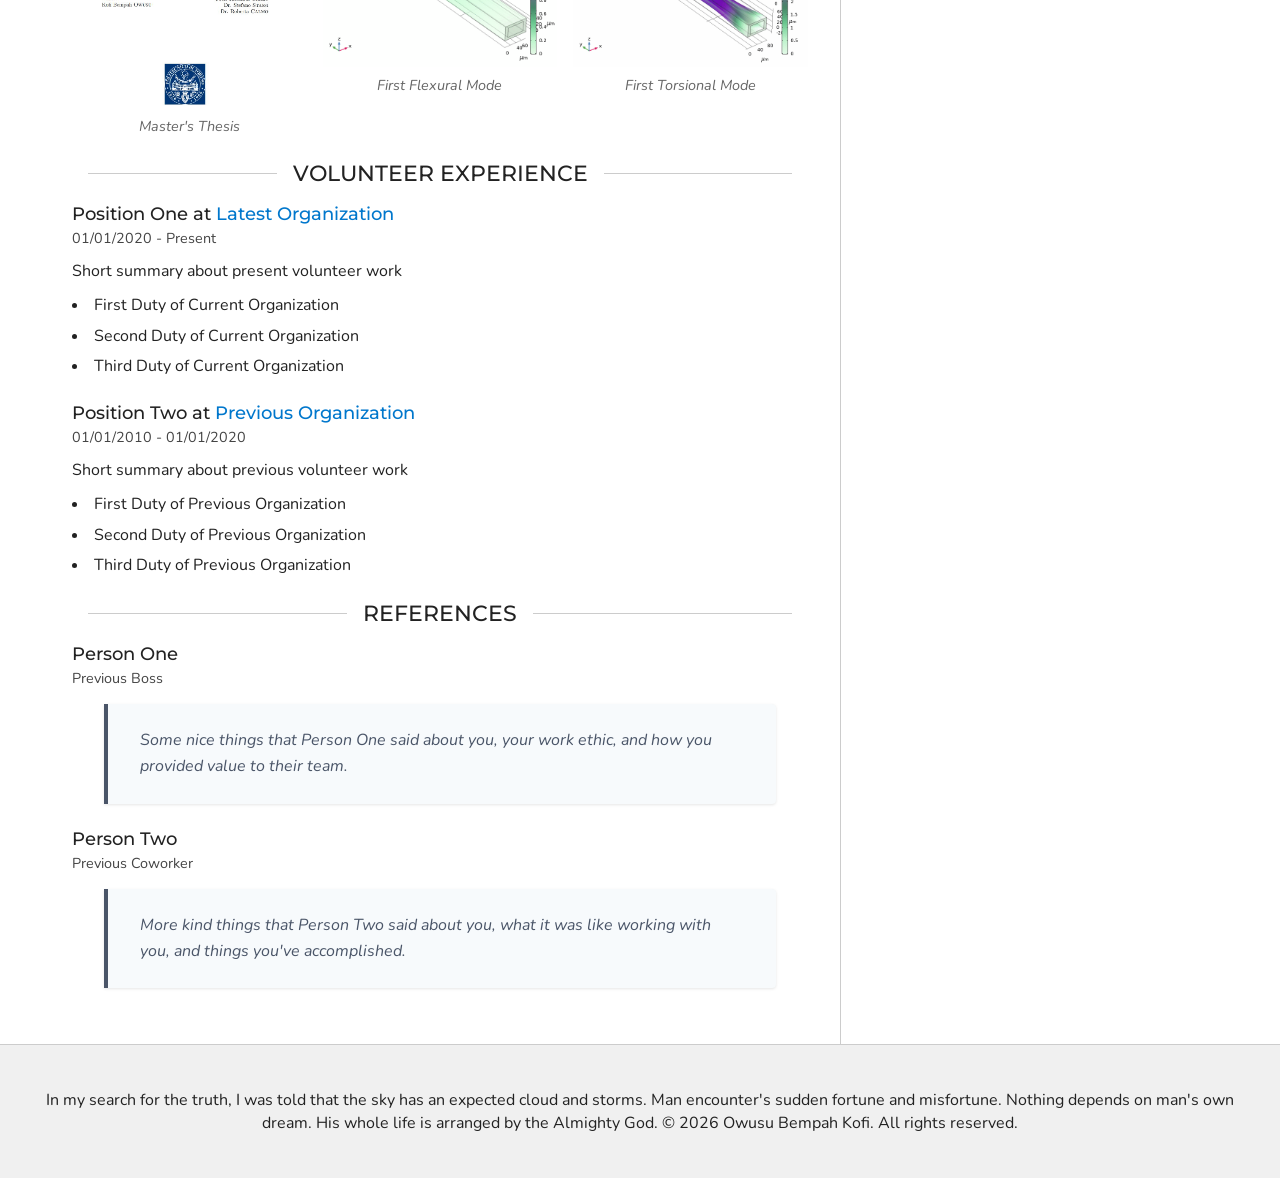
==== commit 023f8d50: "Other Hobbies  elimination" ====
--- a/index.html
+++ b/index.html
@@ -471,32 +471,6 @@
                   
                 </section>
               
-                <section>
-                  <h3>My Second Hobby</h3>
-                  <p>Short summary about my second hobby</p>
-                  
-                    <div class="gallery side-gallery">
-                      
-                        <figure>
-                          <img width="600"
-                               height="338"
-                               src="https://picsum.photos/600/338?random=9"
-                               alt="Image Caption 9">
-                          <figcaption>Image Caption 9</figcaption>
-                        </figure>
-                      
-                        <figure>
-                          <img width="600"
-                               height="338"
-                               src="https://picsum.photos/600/338?random=10"
-                               alt="Image Caption 10">
-                          <figcaption>Image Caption 10</figcaption>
-                        </figure>
-                      
-                    </div>
-                  
-                </section>
-              
             </section>
           
         </aside>
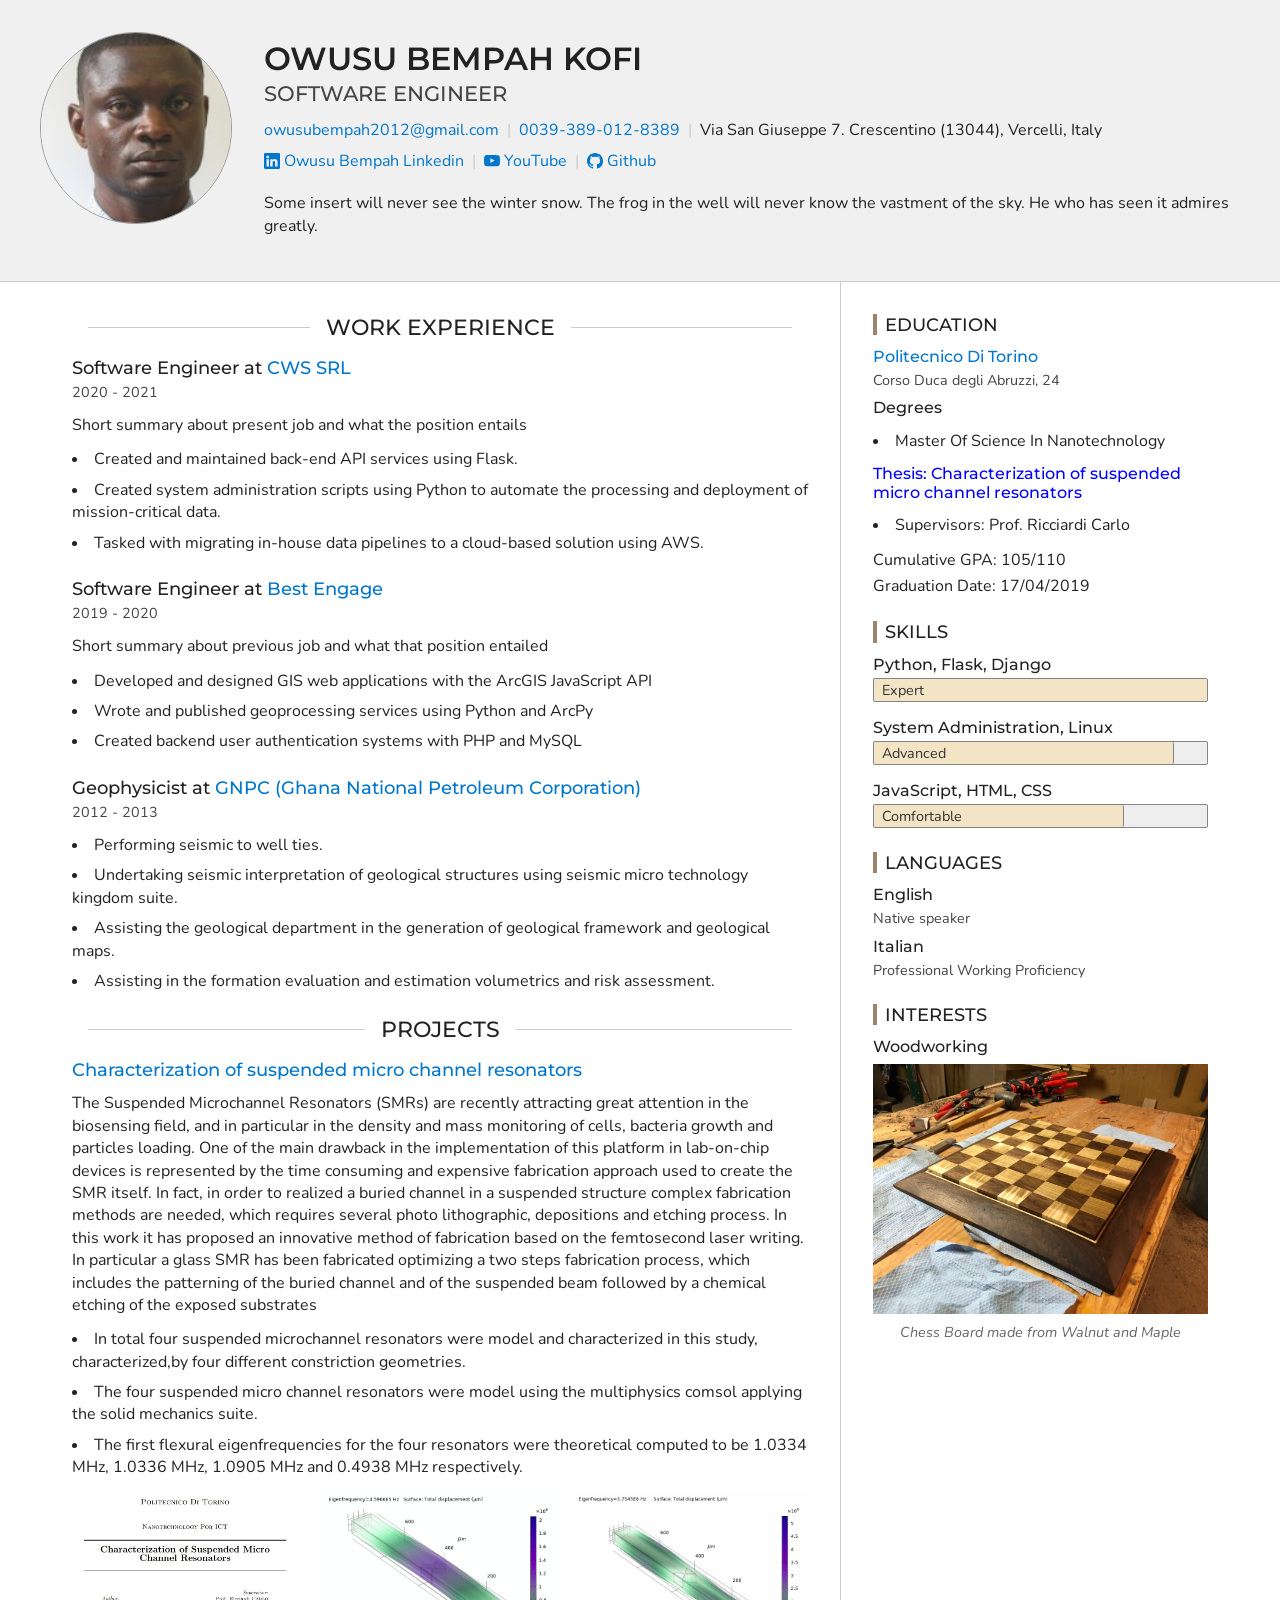
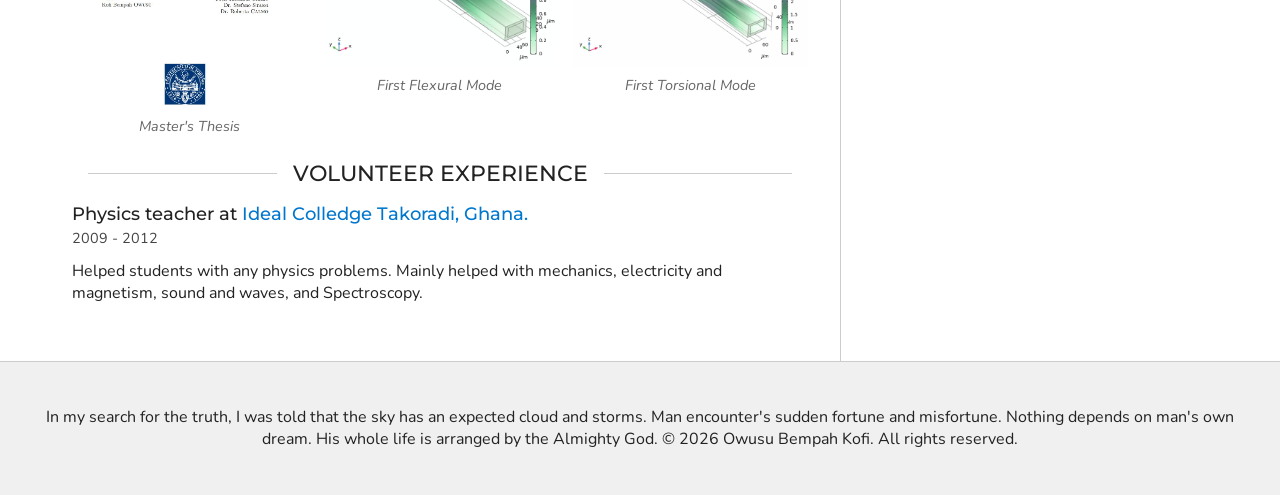
==== commit f0707f98: "Voluntee included" ====
--- a/index.html
+++ b/index.html
@@ -283,65 +283,19 @@
                 <section>
                   <h3>
                     
-                      Position One at <a href="https://sample.com">Latest Organization</a>
-                    
-                  </h3>
-                  
-                    <p class="section-label">01/01/2020 - Present</p>
-                  
-                  <p>Short summary about present volunteer work</p>
-                  
-                    <ul>
-                      <li>First Duty of Current Organization</li><li>Second Duty of Current Organization</li><li>Third Duty of Current Organization</li>
-                    </ul>
-                  
-                </section>
-              
-                <section>
-                  <h3>
-                    
-                      Position Two at <a href="https://sample.com">Previous Organization</a>
-                    
-                  </h3>
-                  
-                    <p class="section-label">01/01/2010 - 01/01/2020</p>
-                  
-                  <p>Short summary about previous volunteer work</p>
-                  
-                    <ul>
-                      <li>First Duty of Previous Organization</li><li>Second Duty of Previous Organization</li><li>Third Duty of Previous Organization</li>
-                    </ul>
-                  
-                </section>
-              
-            </section>
-          
-
-          
-            <section>
-              <h2 class="section-heading">References</h2>
-              
-                <section>
-                  <h3>Person One</h3>
-                  <p class="section-label">Previous Boss</p>
-                  
-                    <blockquote>
-                      Some nice things that Person One said about you, your work ethic, and how you provided value to their team.
-                    </blockquote>
-                  
-                </section>
-              
-                <section>
-                  <h3>Person Two</h3>
-                  <p class="section-label">Previous Coworker</p>
-                  
-                    <blockquote>
-                      More kind things that Person Two said about you, what it was like working with you, and things you&#39;ve accomplished.
-                    </blockquote>
-                  
-                </section>
-              
-            </section>
+                      Physics teacher at <a href="https://idealcollegeonline.org/">Ideal Colledge Takoradi, Ghana.</a>
+                    
+                  </h3>
+                  
+                    <p class="section-label">2009 - 2012</p>
+                  
+                  <p>Helped students with any physics problems. Mainly helped with mechanics, electricity and magnetism, sound and waves, and Spectroscopy.</p>
+                  
+                </section>
+              
+            </section>
+          
+
           
         </main>
 
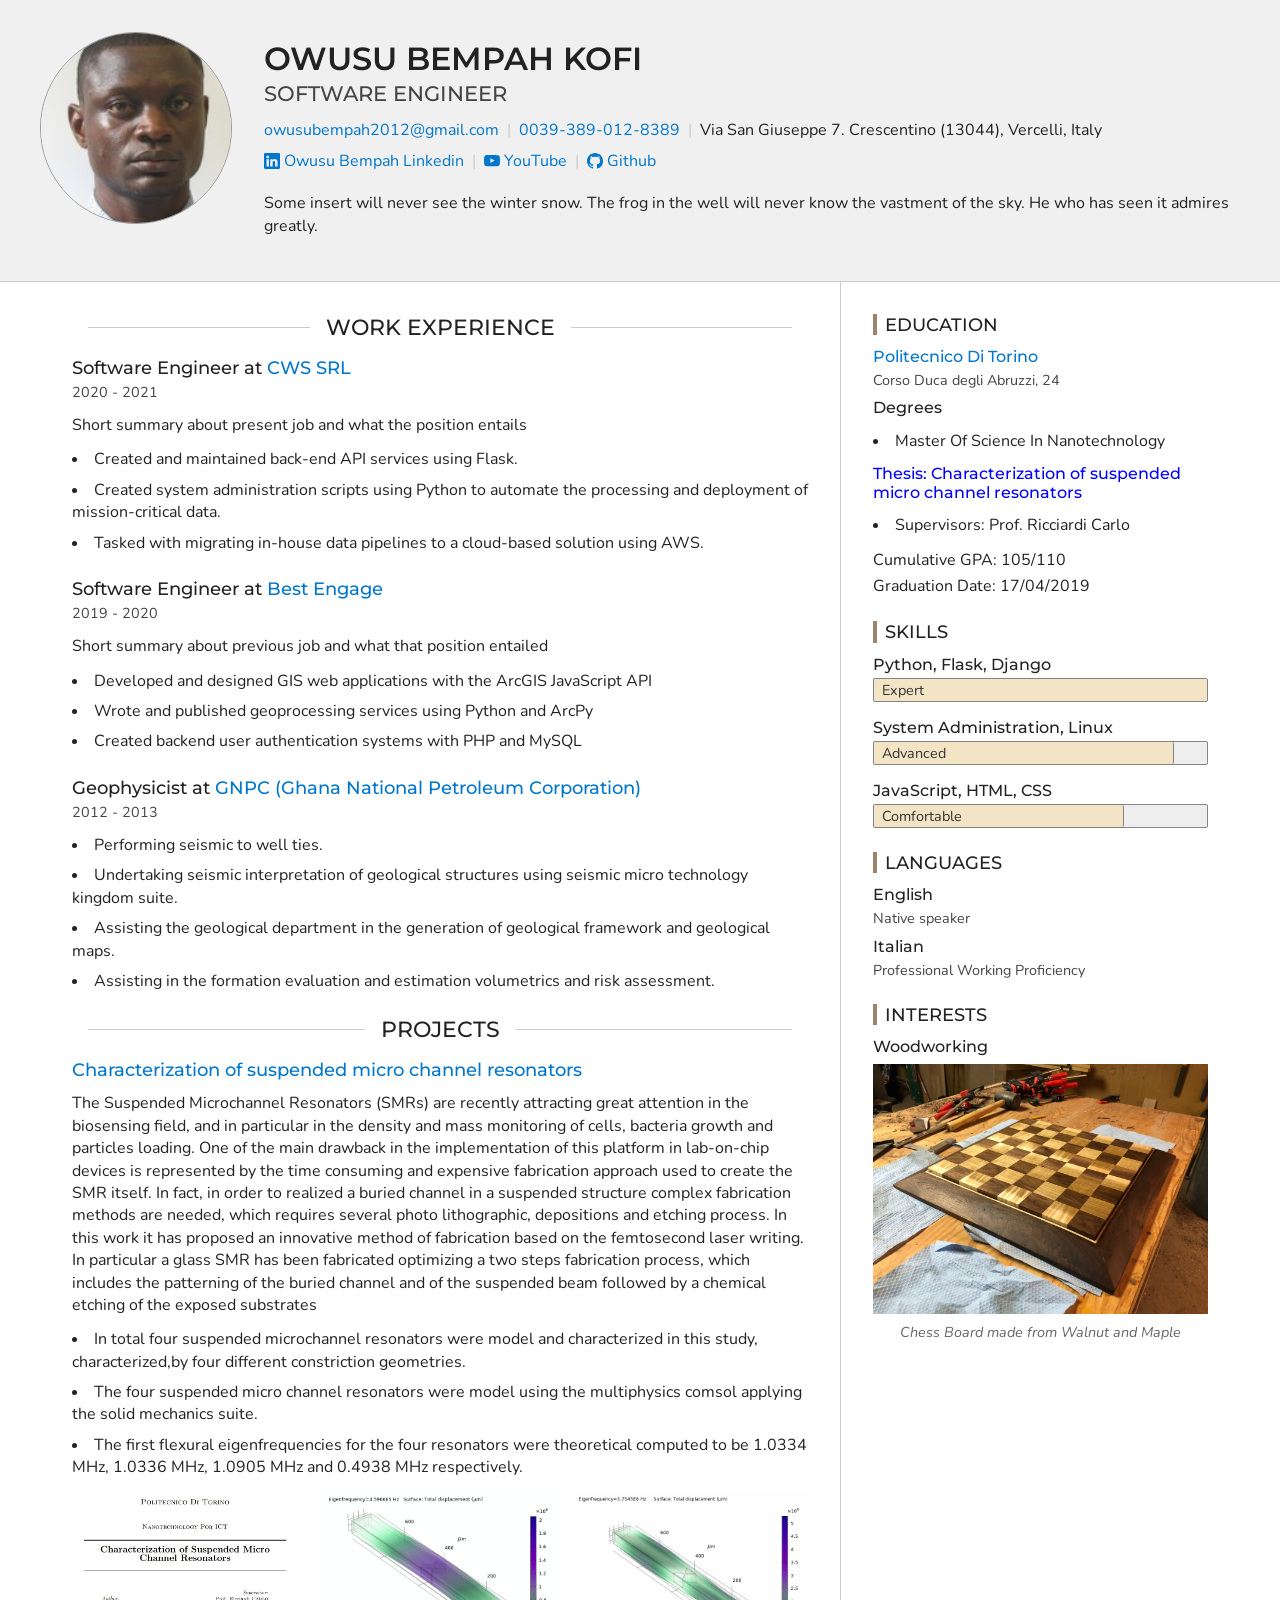
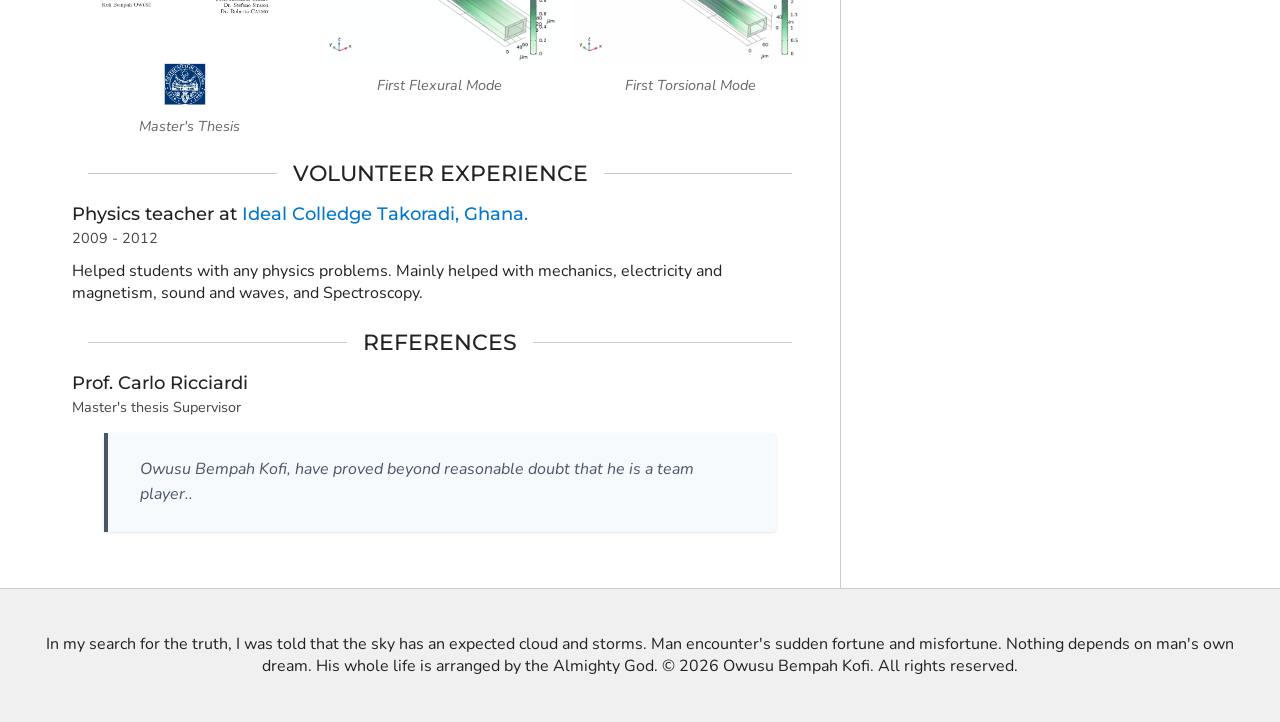
==== commit 40225190: "refrence included" ====
--- a/index.html
+++ b/index.html
@@ -297,6 +297,21 @@
           
 
           
+            <section>
+              <h2 class="section-heading">References</h2>
+              
+                <section>
+                  <h3>Prof. Carlo  Ricciardi </h3>
+                  <p class="section-label">Master&#39;s thesis Supervisor</p>
+                  
+                    <blockquote>
+                      Owusu Bempah Kofi, have proved beyond reasonable doubt that he is a team player..
+                    </blockquote>
+                  
+                </section>
+              
+            </section>
+          
         </main>
 
         <!-- Sidebar Section -->
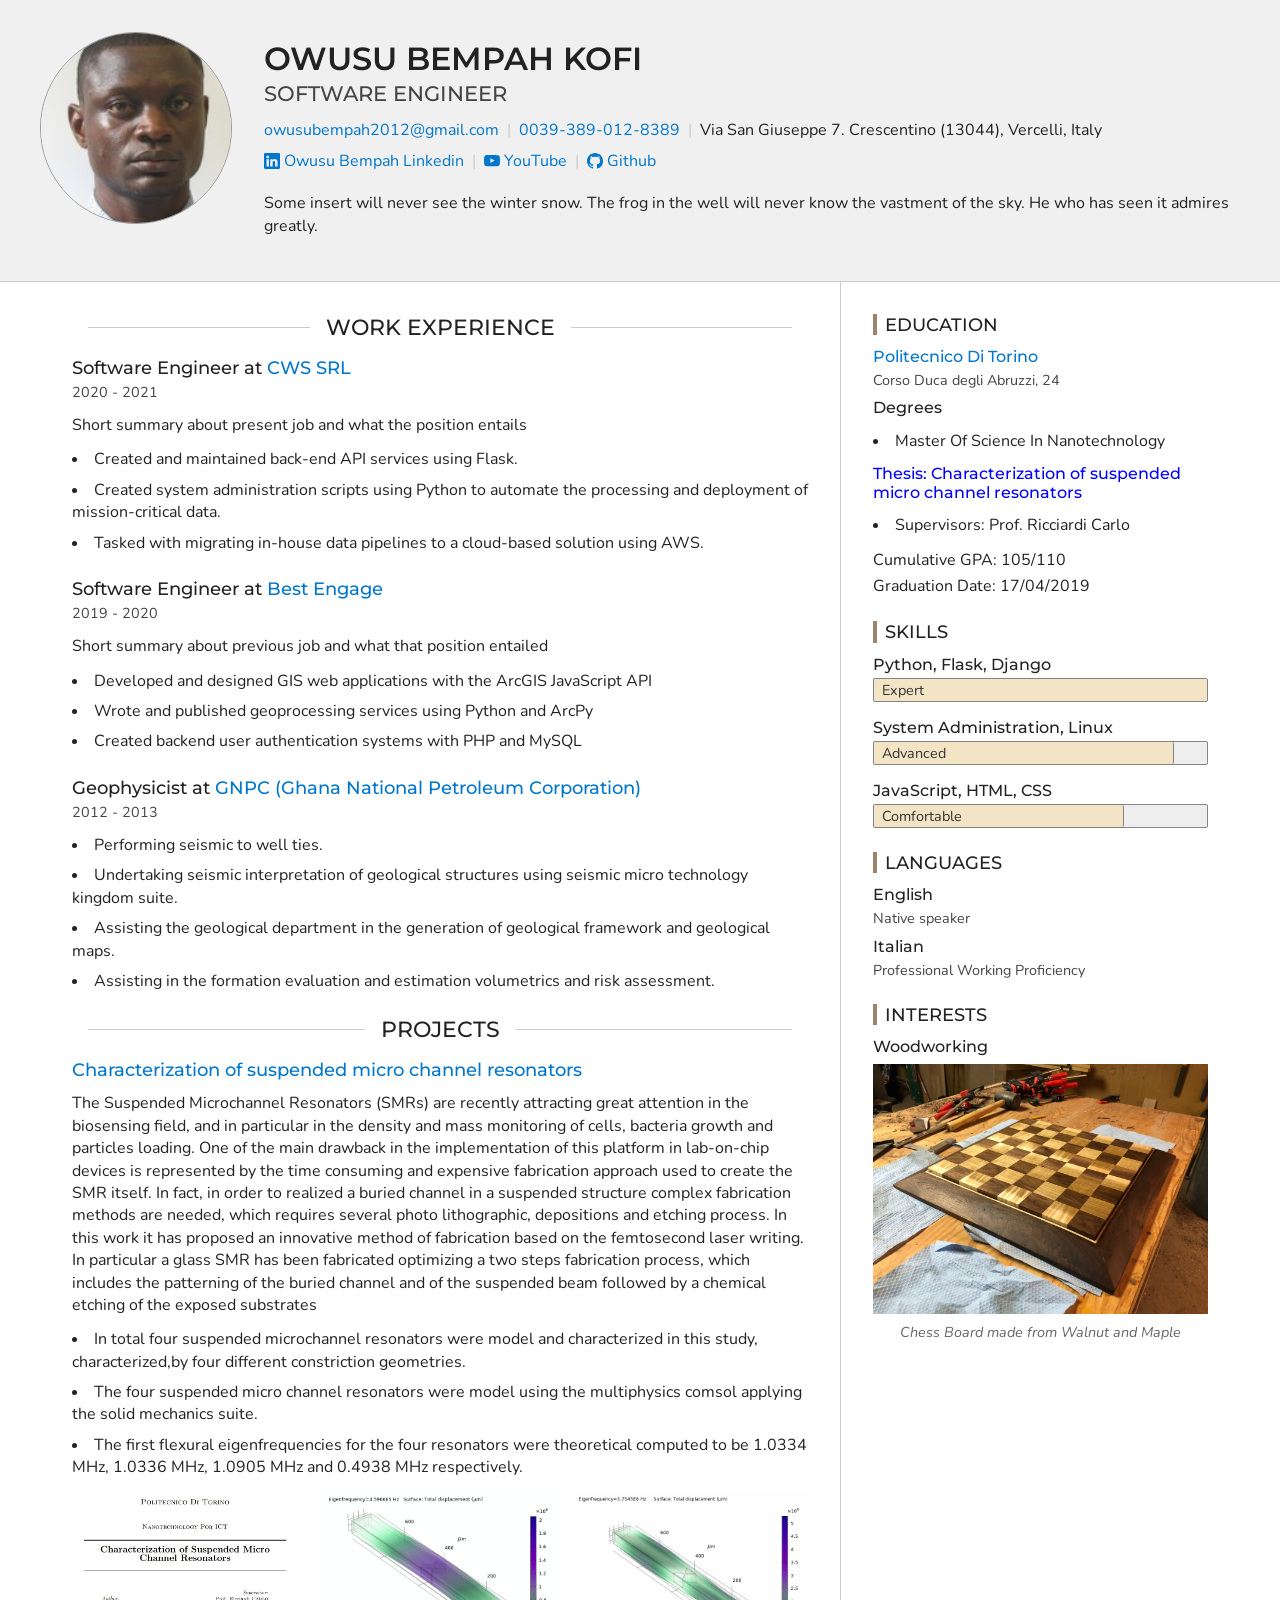
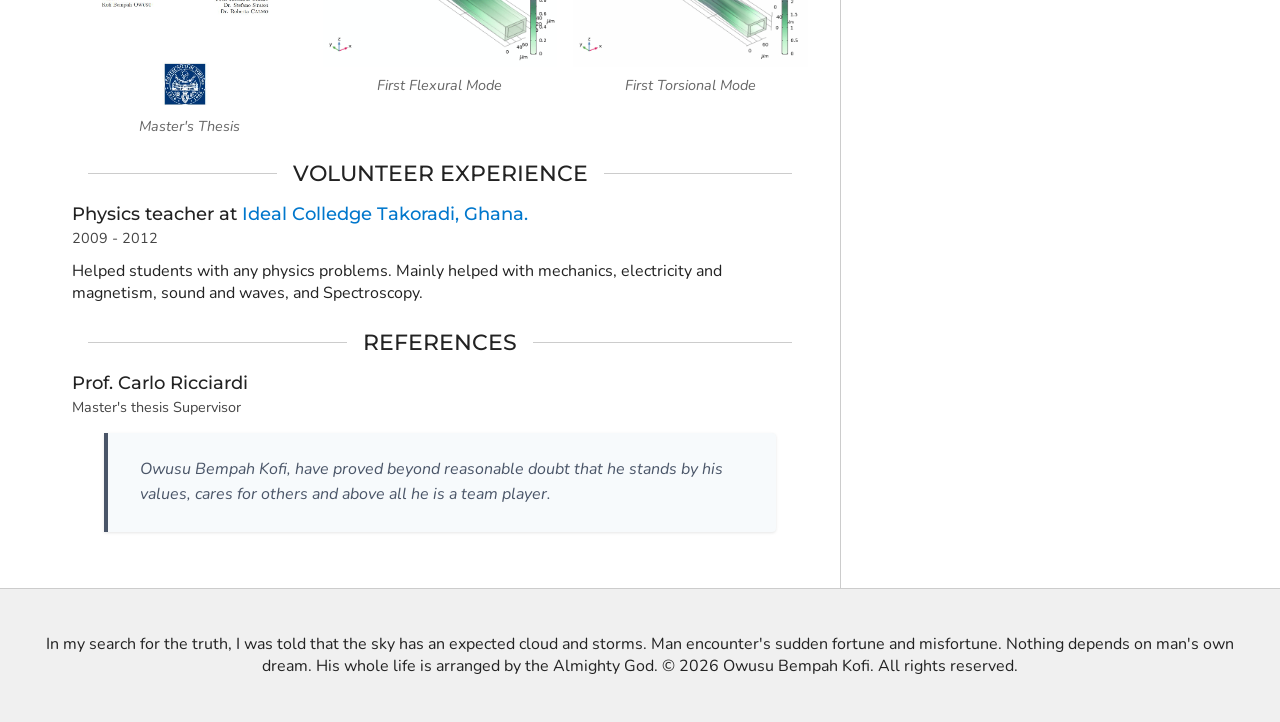
==== commit 51026698: "refrence upgrade" ====
--- a/index.html
+++ b/index.html
@@ -305,7 +305,7 @@
                   <p class="section-label">Master&#39;s thesis Supervisor</p>
                   
                     <blockquote>
-                      Owusu Bempah Kofi, have proved beyond reasonable doubt that he is a team player..
+                      Owusu Bempah Kofi, have proved beyond reasonable doubt that he stands by his values, cares for others and above all he is a team player.
                     </blockquote>
                   
                 </section>
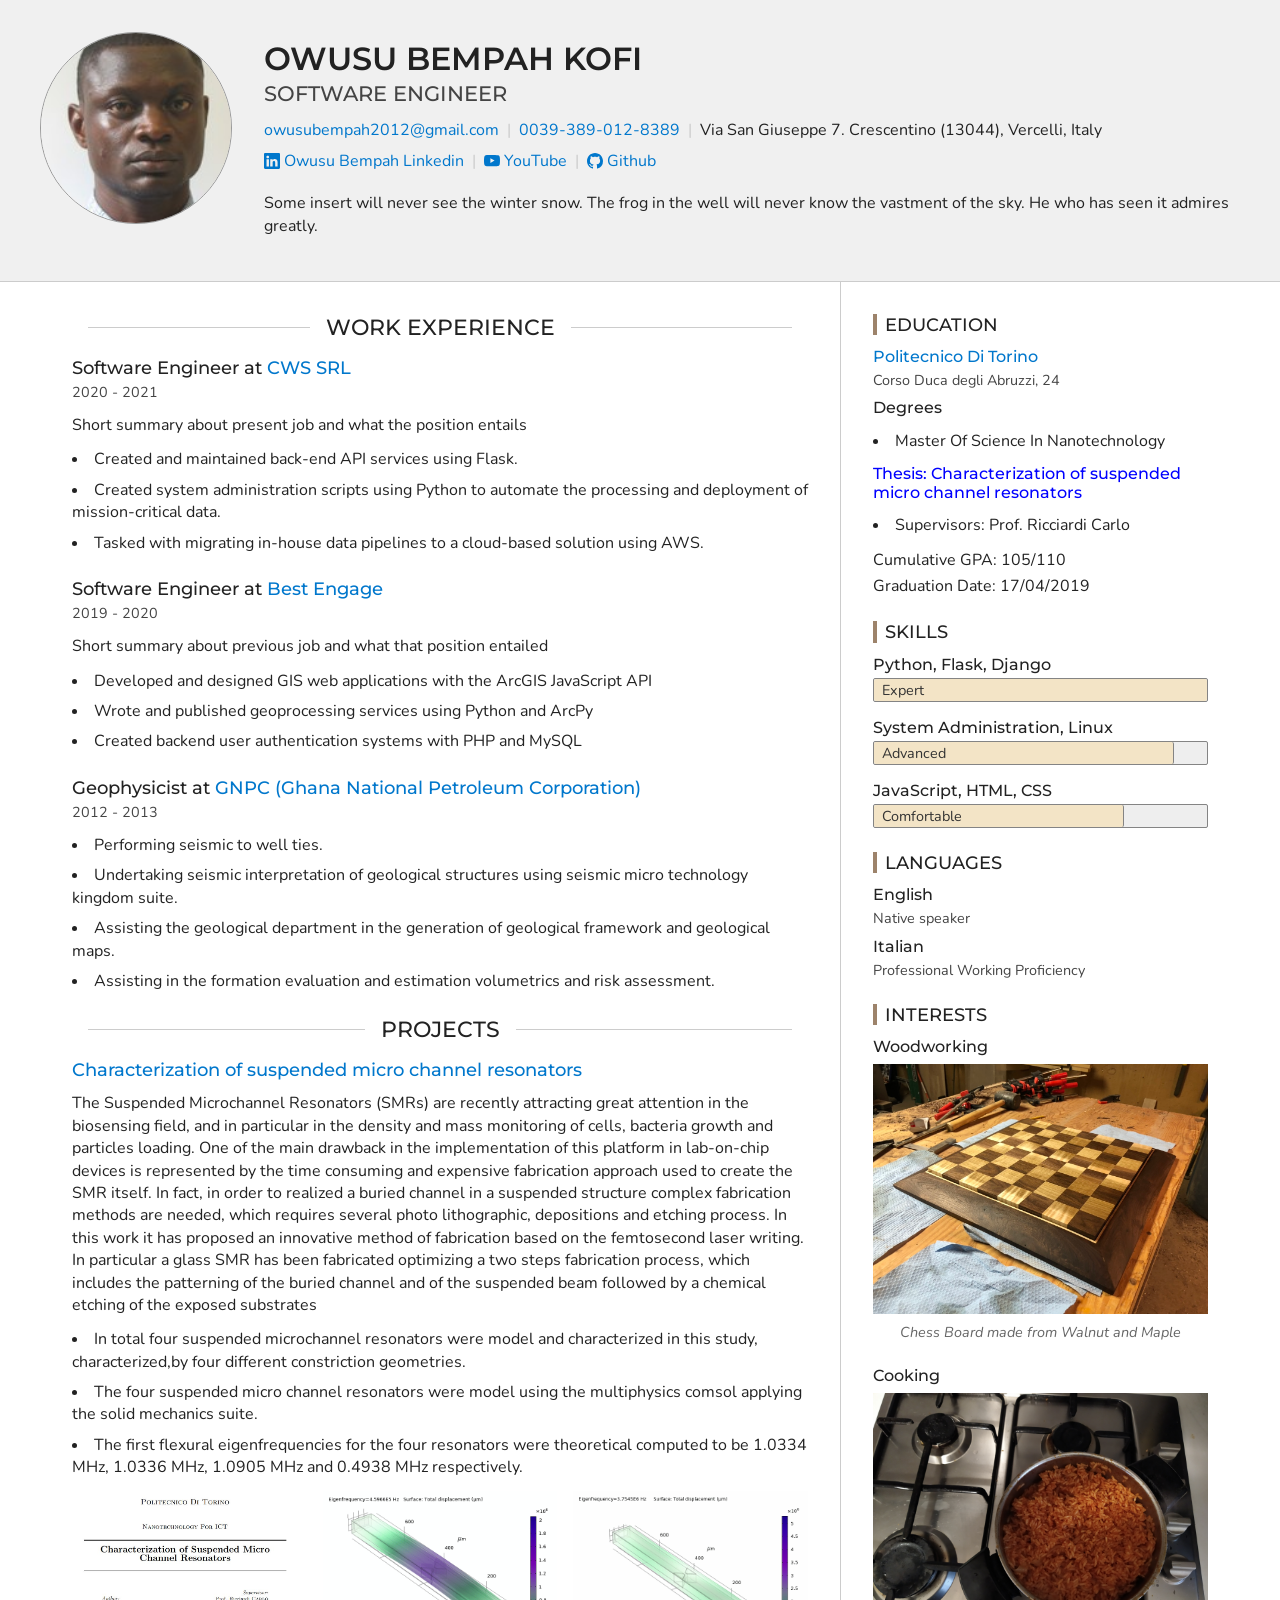
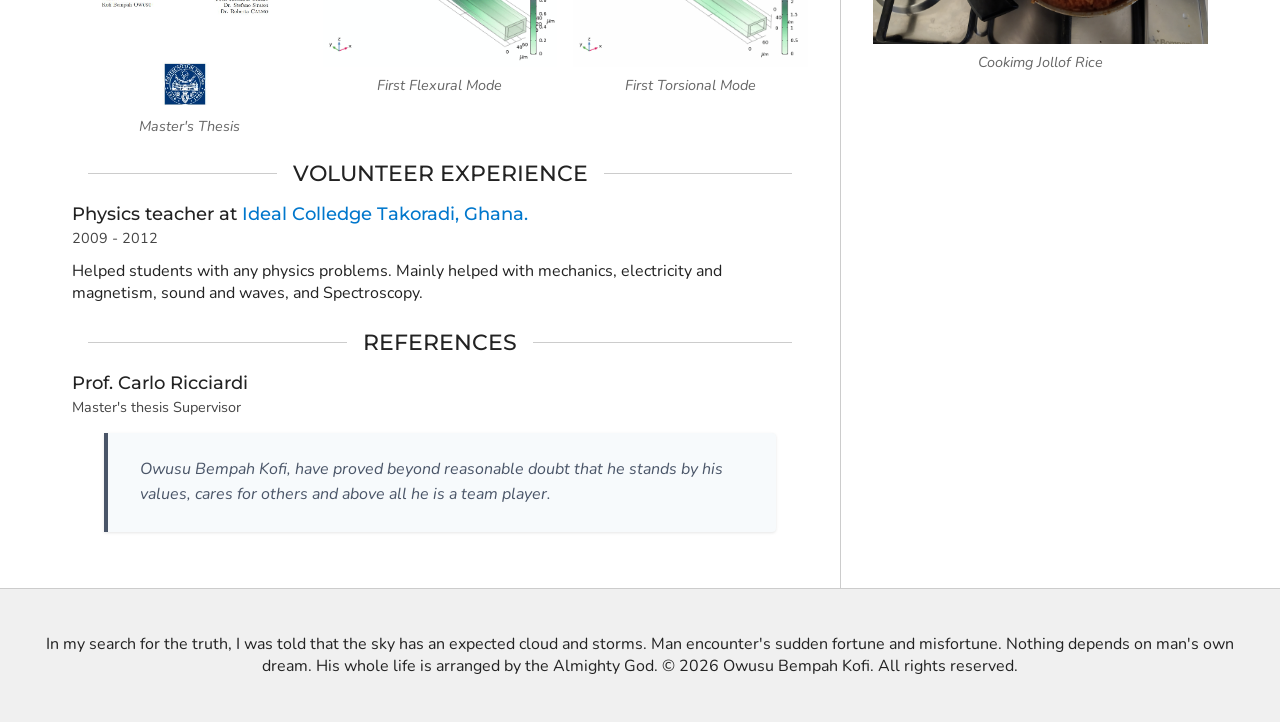
==== commit 9e349e47: "Updated Interest" ====
--- a/index.html
+++ b/index.html
@@ -440,6 +440,24 @@
                   
                 </section>
               
+                <section>
+                  <h3>Cooking</h3>
+                  
+                  
+                    <div class="gallery side-gallery">
+                      
+                        <figure>
+                          <img width="600"
+                               height="338"
+                               src="portfolio_media/Cooking.jpg"
+                               alt="Cookimg Jollof Rice">
+                          <figcaption>Cookimg Jollof Rice</figcaption>
+                        </figure>
+                      
+                    </div>
+                  
+                </section>
+              
             </section>
           
         </aside>
